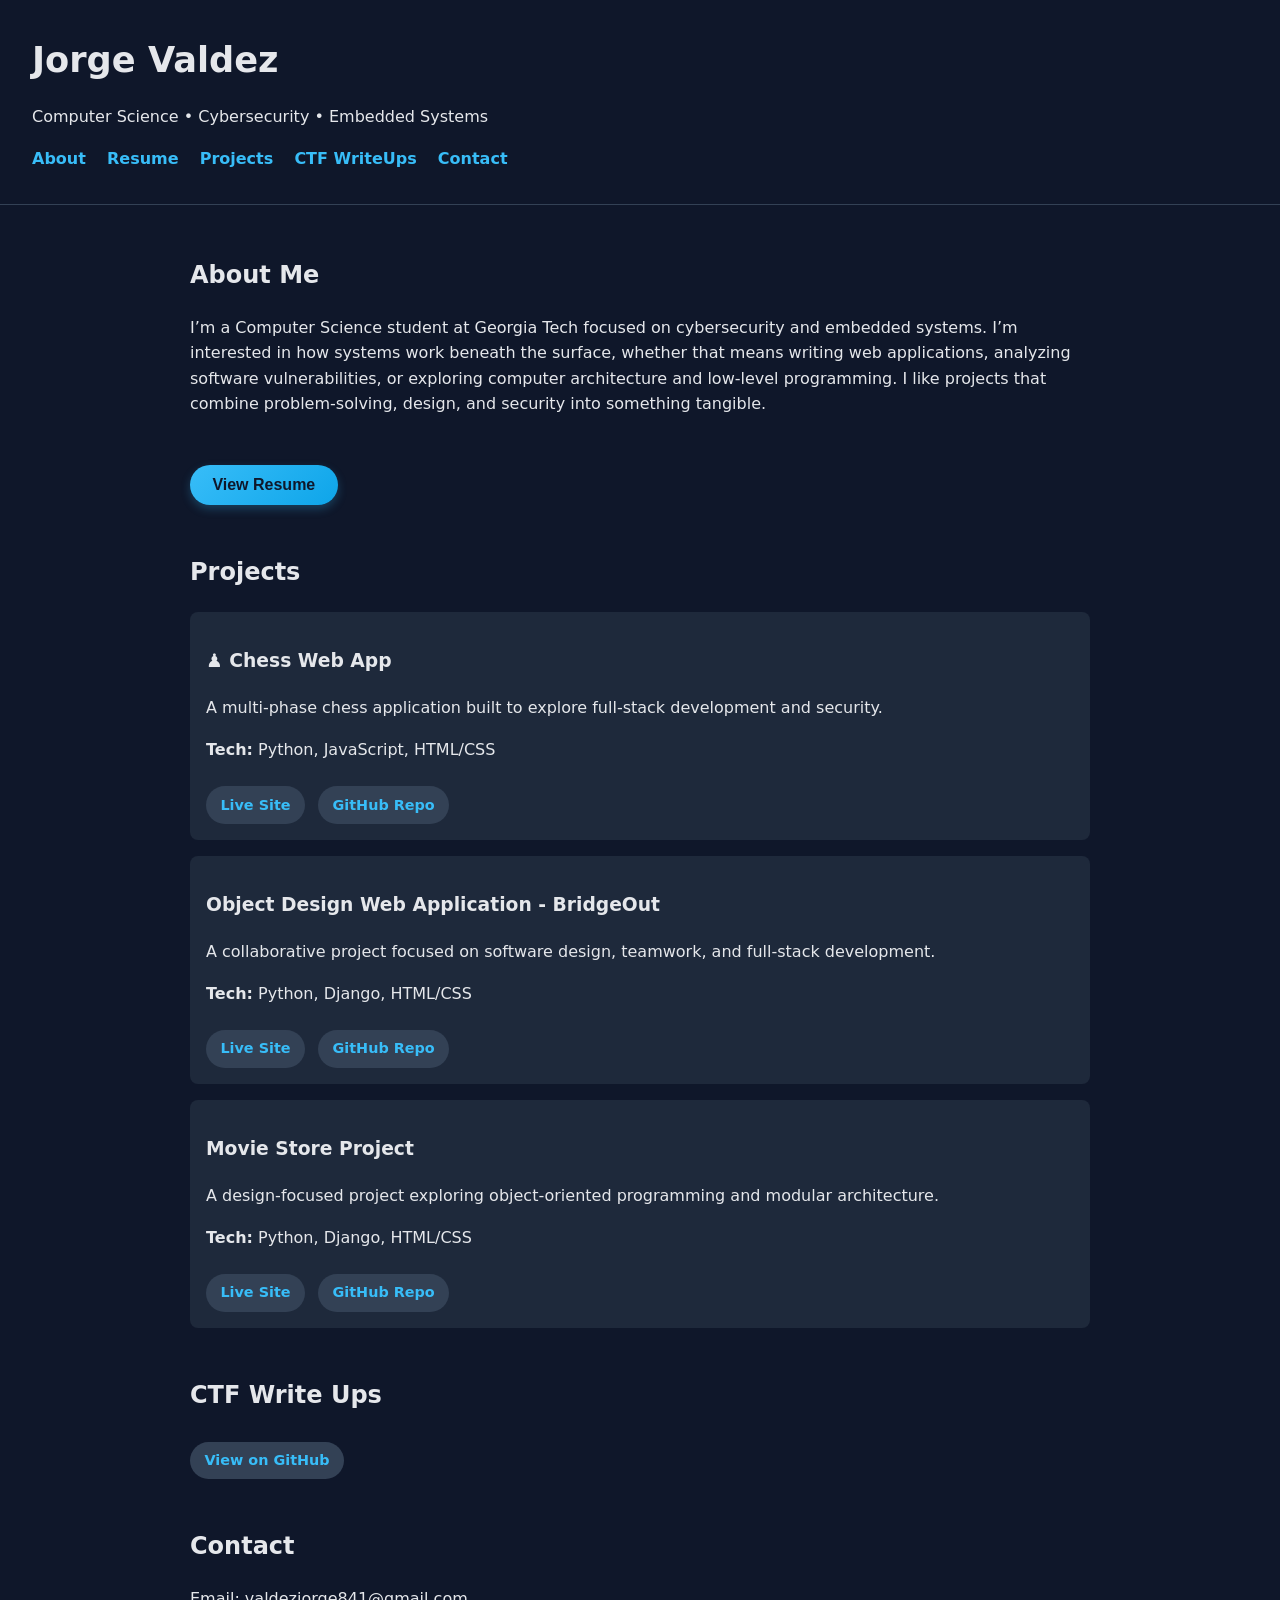
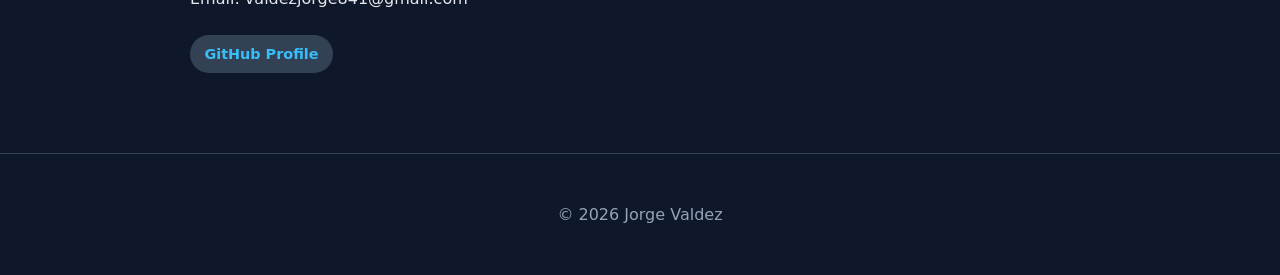
==== index.html @ 55691e29 "removed resume thing" ====
<!DOCTYPE html>
<html lang="en">
<head>
  <meta charset="UTF-8" />
  <meta name="viewport" content="width=device-width, initial-scale=1.0"/>
  <title>Jorge Valdez | Portfolio</title>
  <style>
    body {
      margin: 0;
      font-family: system-ui, -apple-system, BlinkMacSystemFont, sans-serif;
      background-color: #0f172a;
      color: #e5e7eb;
      line-height: 1.6;
    }

    header {
      padding: 2rem;
      border-bottom: 1px solid #334155;
    }

    h1 {
      margin: 0;
      font-size: 2.2rem;
    }

    nav a {
      margin-right: 1rem;
      color: #38bdf8;
      text-decoration: none;
      font-weight: 600;
    }

    nav a:hover {
      text-decoration: underline;
    }

    main {
      max-width: 900px;
      margin: auto;
      padding: 2rem;
    }

    section {
      margin-bottom: 3rem;
    }

    .project {
      background: #1e293b;
      padding: 1rem;
      border-radius: 8px;
      margin-bottom: 1rem;
    }

    img.resume {
      max-width: 100%;
      border-radius: 8px;
      border: 1px solid #334155;
      margin-top: 1rem;
    }

    footer {
      text-align: center;
      padding: 2rem;
      border-top: 1px solid #334155;
      color: #94a3b8;
    }

    /* Button style for ALL links */
    .link-button {
      display: inline-block;
      margin-top: 0.5rem;
      margin-right: 0.5rem;
      padding: 0.45rem 0.9rem;
      border-radius: 999px;
      background: #334155;
      color: #38bdf8;
      text-decoration: none;
      font-size: 0.9rem;
      font-weight: 600;
      transition: background 0.15s ease, transform 0.15s ease;
    }

    .link-button:hover {
      background: #475569;
      transform: translateY(-1px);
    }

    /* Resume button */
    .resume-button {
      background: linear-gradient(135deg, #38bdf8, #0ea5e9);
      color: #0f172a;
      border: none;
      padding: 0.7rem 1.4rem;
      border-radius: 999px;
      font-size: 1rem;
      font-weight: 600;
      cursor: pointer;
      transition: transform 0.15s ease, box-shadow 0.15s ease;
      box-shadow: 0 4px 10px rgba(56,189,248,0.25);
    }

    .resume-button:hover {
      transform: translateY(-2px);
      box-shadow: 0 6px 14px rgba(56,189,248,0.35);
    }

    .resume-container {
      margin-top: 1rem;
      background: #1e293b;
      padding: 1rem;
      border-radius: 8px;
      border: 1px solid #334155;
      animation: fadeIn 0.3s ease-in-out;
    }

    @keyframes fadeIn {
      from { opacity: 0; transform: translateY(6px); }
      to { opacity: 1; transform: translateY(0); }
    }
  </style>
</head>

<body>

<header>
  <h1>Jorge Valdez</h1>
  <p>Computer Science • Cybersecurity • Embedded Systems</p>
  <nav>
    <a href="#about">About</a>
    <a href="#resume">Resume</a>
    <a href="#projects">Projects</a>
    <a href="#ctfWriteUps">CTF WriteUps</a>
    <a href="#contact">Contact</a>
  </nav>
</header>

<main>

<section id="about">
  <h2>About Me</h2>
  <p>
    I’m a Computer Science student at Georgia Tech focused on cybersecurity and embedded systems.
    I’m interested in how systems work beneath the surface, whether that means writing web applications,
    analyzing software vulnerabilities, or exploring computer architecture and low-level programming.
    I like projects that combine problem-solving, design, and security into something tangible.
  </p>
</section>

<section id="resume">

  <button class="resume-button" onclick="toggleResume()">View Resume</button>

  <div id="resumeContainer" class="resume-container" style="display:none;">
    <img src="resume.png" alt="Jorge Valdez Resume" class="resume">
    <p>
      <a href="resume.png" download class="link-button">Download Resume</a>
    </p>
  </div>
</section>

<script>
  function toggleResume() {
    const r = document.getElementById("resumeContainer");
    const btn = document.querySelector(".resume-button");

    if (r.style.display === "none") {
      r.style.display = "block";
      btn.textContent = "Hide Resume";
    } else {
      r.style.display = "none";
      btn.textContent = "View Resume";
    }
  }
</script>

<section id="projects">
  <h2>Projects</h2>

  <div class="project">
    <h3>♟ Chess Web App</h3>
    <p>A multi-phase chess application built to explore full-stack development and security.</p>
    <p><strong>Tech:</strong> Python, JavaScript, HTML/CSS</p>
    <a href="https://jorgevaldezzz.github.io/chess-project/" target="_blank" class="link-button">Live Site</a>
    <a href="https://github.com/jorgevaldezzz/chess-project" target="_blank" class="link-button">GitHub Repo</a>
  </div>

  <div class="project">
    <h3>Object Design Web Application - BridgeOut</h3>
    <p>A collaborative project focused on software design, teamwork, and full-stack development.</p>
    <p><strong>Tech:</strong> Python, Django, HTML/CSS</p>
    <a href="https://abdillahvanorden.pythonanywhere.com" target="_blank" class="link-button">Live Site</a>
    <a href="https://github.com/Books4life01/CS2340-Group3-Project2" target="_blank" class="link-button">GitHub Repo</a>
  </div>

  <div class="project">
    <h3>Movie Store Project</h3>
    <p>A design-focused project exploring object-oriented programming and modular architecture.</p>
    <p><strong>Tech:</strong> Python, Django, HTML/CSS</p>
    <a href="https://jorgevaldez.pythonanywhere.com" target="_blank" class="link-button">Live Site</a>
    <a href="https://github.com/jorgevaldezzz/ObjectsDesign" target="_blank" class="link-button">GitHub Repo</a>
  </div>
</section>

<section id="ctfWriteUps">
  <h2>CTF Write Ups</h2>
  <a href="https://github.com/jorgevaldezzz/ctf-writeups" target="_blank" class="link-button">View on GitHub</a>
</section>

<section id="contact">
  <h2>Contact</h2>
  <p>Email: valdezjorge841@gmail.com</p>
  <p>
    <a href="https://github.com/jorgevaldezzz" target="_blank" class="link-button">GitHub Profile</a>
  </p>
</section>

</main>

<footer>
  <p>© 2026 Jorge Valdez</p>
</footer>

</body>
</html>
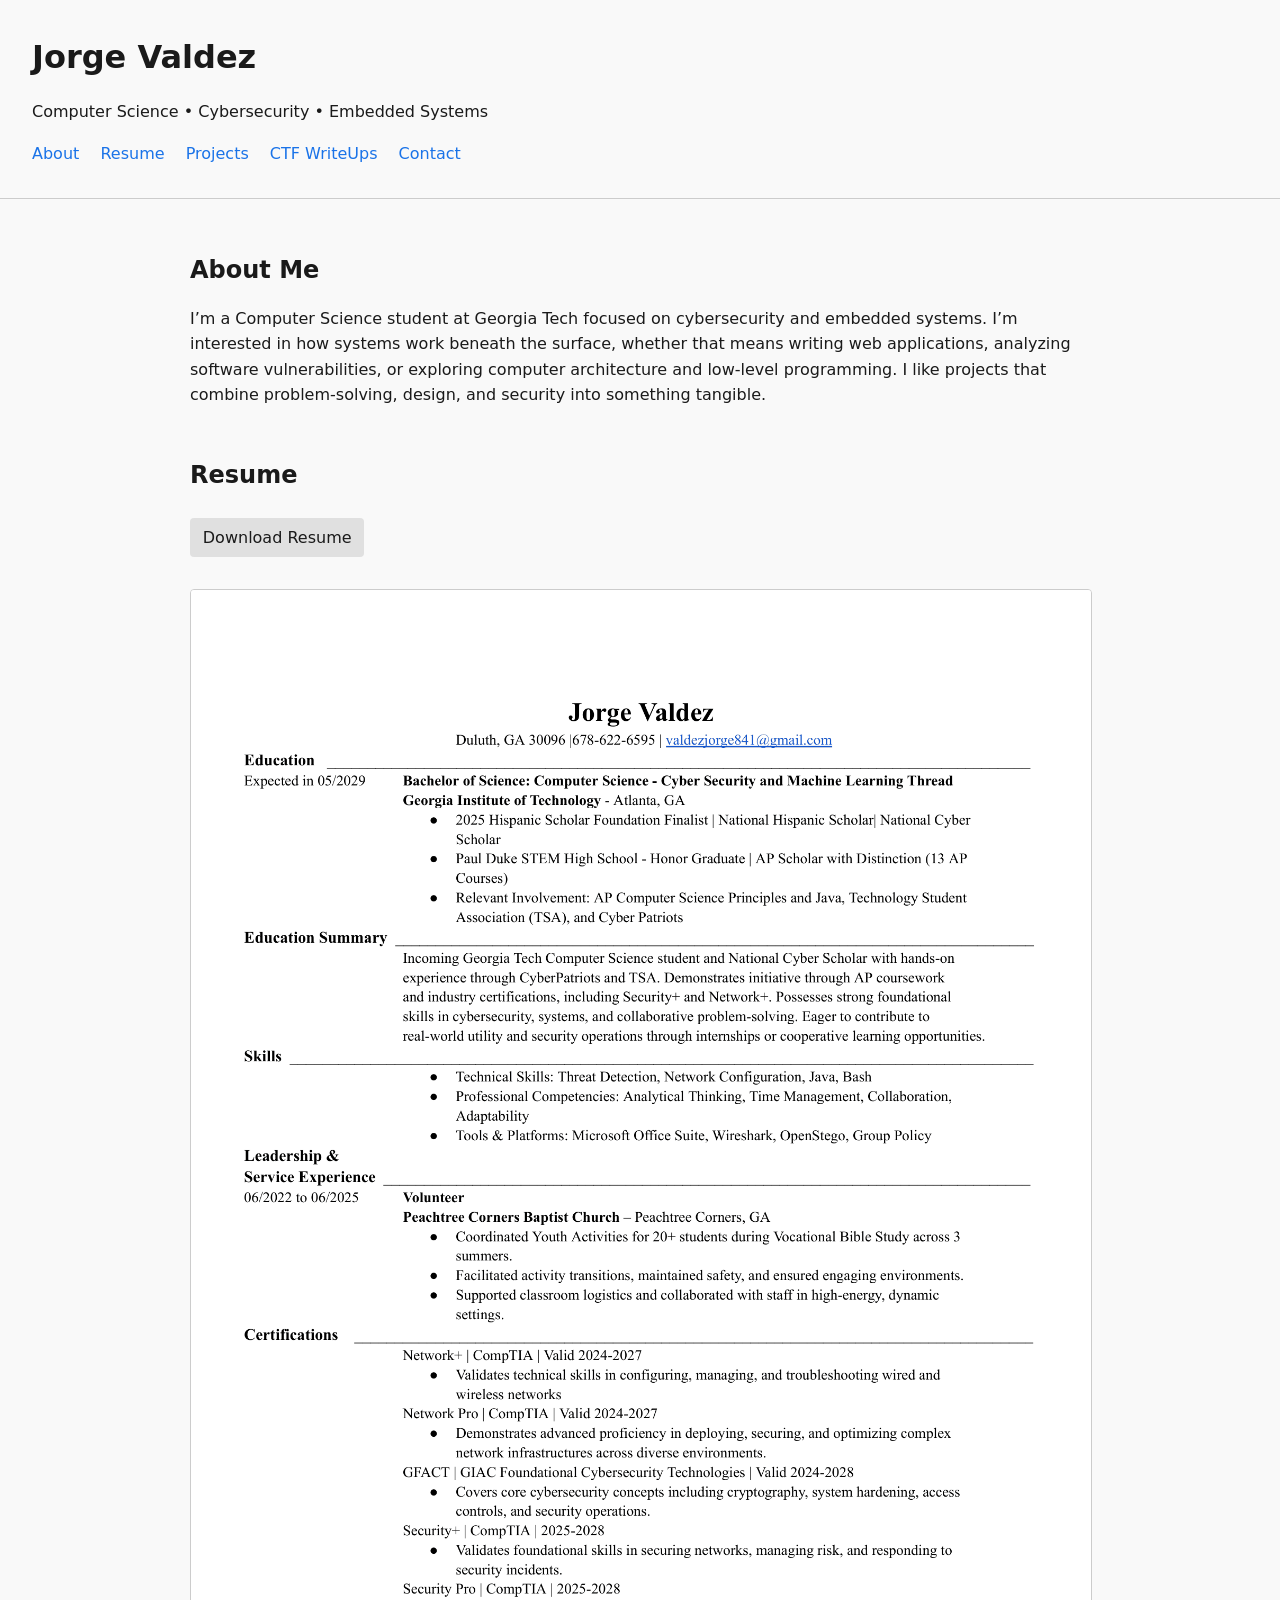
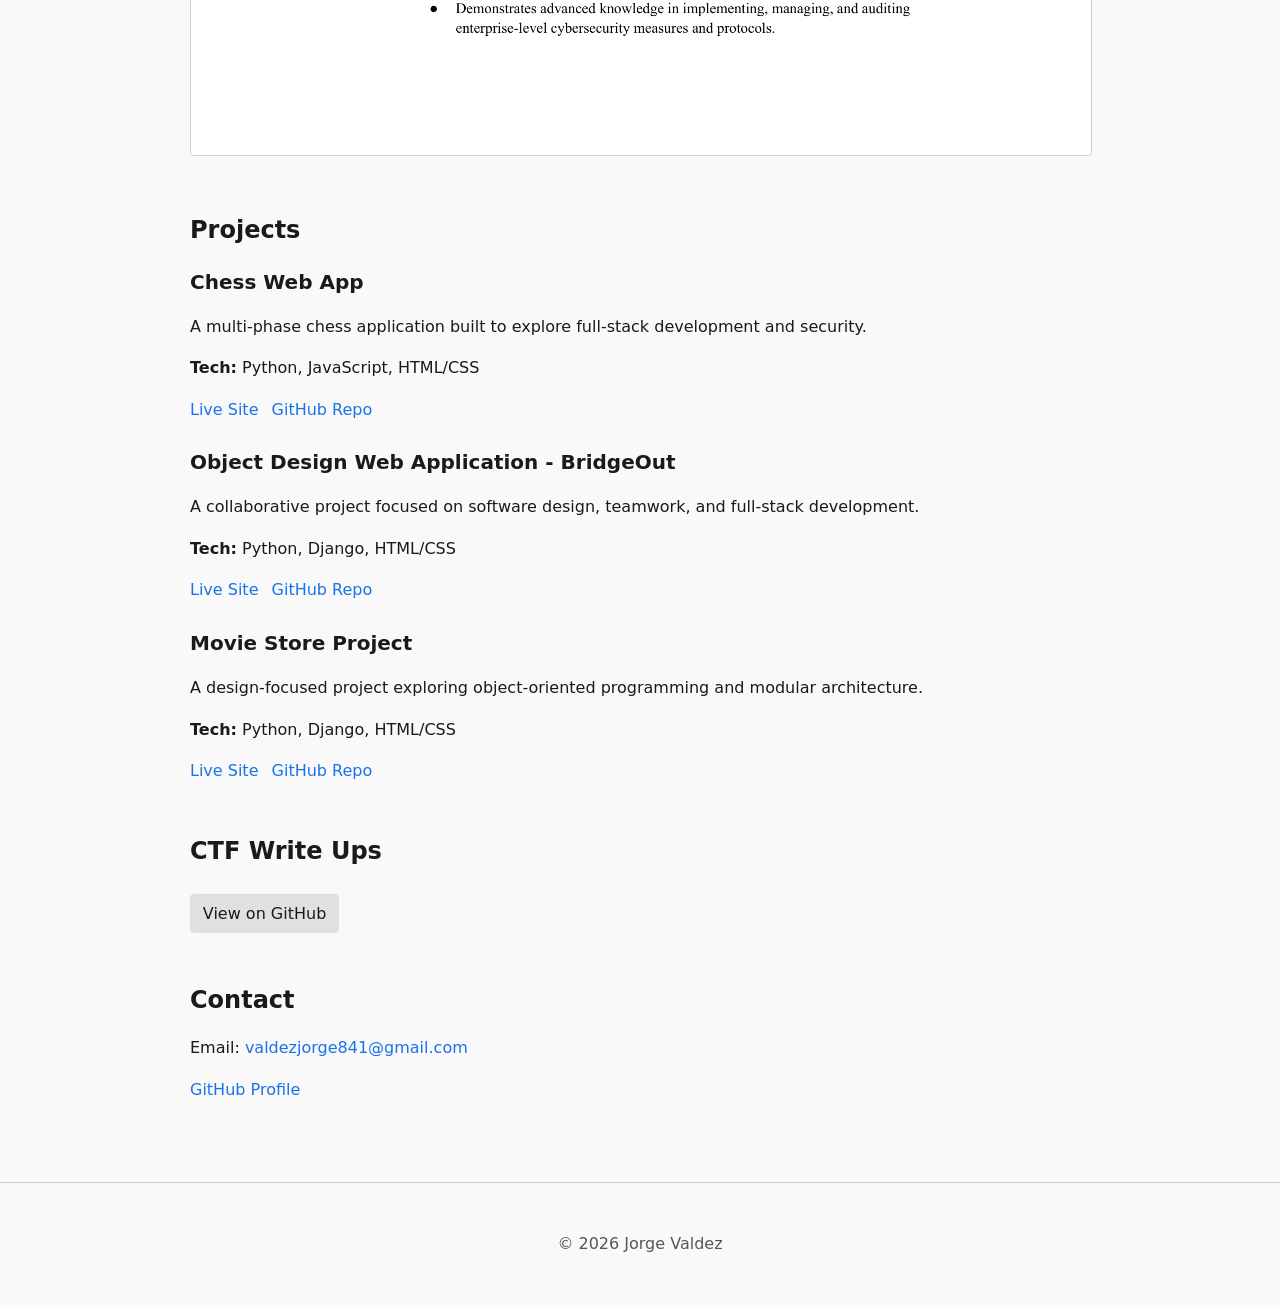
==== commit 8eff45a8: "update the vibes" ====
--- a/index.html
+++ b/index.html
@@ -8,26 +8,31 @@
     body {
       margin: 0;
       font-family: system-ui, -apple-system, BlinkMacSystemFont, sans-serif;
-      background-color: #0f172a;
-      color: #e5e7eb;
+      background-color: #f9f9f9;
+      color: #1a1a1a;
       line-height: 1.6;
     }
 
     header {
       padding: 2rem;
-      border-bottom: 1px solid #334155;
+      border-bottom: 1px solid #ccc;
     }
 
     h1 {
       margin: 0;
-      font-size: 2.2rem;
+      font-size: 2rem;
+    }
+
+    h2 {
+      font-size: 1.5rem;
+      margin-bottom: 1rem;
     }
 
     nav a {
       margin-right: 1rem;
-      color: #38bdf8;
+      color: #1a73e8;
       text-decoration: none;
-      font-weight: 600;
+      font-weight: 500;
     }
 
     nav a:hover {
@@ -45,77 +50,61 @@
     }
 
     .project {
-      background: #1e293b;
-      padding: 1rem;
-      border-radius: 8px;
-      margin-bottom: 1rem;
+      margin-bottom: 1.5rem;
     }
 
-    img.resume {
+    .project h3 {
+      margin: 0 0 0.5rem 0;
+      font-size: 1.25rem;
+    }
+
+    .project a {
+      color: #1a73e8;
+      text-decoration: none;
+      margin-right: 0.5rem;
+    }
+
+    .project a:hover {
+      text-decoration: underline;
+    }
+
+    #resume img {
       max-width: 100%;
-      border-radius: 8px;
-      border: 1px solid #334155;
+      border: 1px solid #ccc;
+      border-radius: 4px;
       margin-top: 1rem;
+    }
+
+    .link-button {
+      display: inline-block;
+      padding: 0.4rem 0.8rem;
+      background: #e0e0e0;
+      color: #1a1a1a;
+      text-decoration: none;
+      font-weight: 500;
+      border-radius: 4px;
+      margin-top: 0.5rem;
+      margin-right: 0.5rem;
+    }
+
+    .link-button:hover {
+      background: #d0d0d0;
+    }
+
+    #contact a {
+      color: #1a73e8;
+      text-decoration: none;
+    }
+
+    #contact a:hover {
+      text-decoration: underline;
     }
 
     footer {
       text-align: center;
       padding: 2rem;
-      border-top: 1px solid #334155;
-      color: #94a3b8;
-    }
-
-    /* Button style for ALL links */
-    .link-button {
-      display: inline-block;
-      margin-top: 0.5rem;
-      margin-right: 0.5rem;
-      padding: 0.45rem 0.9rem;
-      border-radius: 999px;
-      background: #334155;
-      color: #38bdf8;
-      text-decoration: none;
-      font-size: 0.9rem;
-      font-weight: 600;
-      transition: background 0.15s ease, transform 0.15s ease;
-    }
-
-    .link-button:hover {
-      background: #475569;
-      transform: translateY(-1px);
-    }
-
-    /* Resume button */
-    .resume-button {
-      background: linear-gradient(135deg, #38bdf8, #0ea5e9);
-      color: #0f172a;
-      border: none;
-      padding: 0.7rem 1.4rem;
-      border-radius: 999px;
-      font-size: 1rem;
-      font-weight: 600;
-      cursor: pointer;
-      transition: transform 0.15s ease, box-shadow 0.15s ease;
-      box-shadow: 0 4px 10px rgba(56,189,248,0.25);
-    }
-
-    .resume-button:hover {
-      transform: translateY(-2px);
-      box-shadow: 0 6px 14px rgba(56,189,248,0.35);
-    }
-
-    .resume-container {
-      margin-top: 1rem;
-      background: #1e293b;
-      padding: 1rem;
-      border-radius: 8px;
-      border: 1px solid #334155;
-      animation: fadeIn 0.3s ease-in-out;
-    }
-
-    @keyframes fadeIn {
-      from { opacity: 0; transform: translateY(6px); }
-      to { opacity: 1; transform: translateY(0); }
+      border-top: 1px solid #ccc;
+      color: #555;
     }
   </style>
 </head>
@@ -136,83 +125,64 @@
 
 <main>
 
-<section id="about">
-  <h2>About Me</h2>
-  <p>
-    I’m a Computer Science student at Georgia Tech focused on cybersecurity and embedded systems.
-    I’m interested in how systems work beneath the surface, whether that means writing web applications,
-    analyzing software vulnerabilities, or exploring computer architecture and low-level programming.
-    I like projects that combine problem-solving, design, and security into something tangible.
-  </p>
-</section>
+  <section id="about">
+    <h2>About Me</h2>
+    <p>
+      I’m a Computer Science student at Georgia Tech focused on cybersecurity and embedded systems.
+      I’m interested in how systems work beneath the surface, whether that means writing web applications,
+      analyzing software vulnerabilities, or exploring computer architecture and low-level programming.
+      I like projects that combine problem-solving, design, and security into something tangible.
+    </p>
+  </section>
 
-<section id="resume">
-
-  <button class="resume-button" onclick="toggleResume()">View Resume</button>
-
-  <div id="resumeContainer" class="resume-container" style="display:none;">
-    <img src="resume.png" alt="Jorge Valdez Resume" class="resume">
+  <section id="resume">
+    <h2>Resume</h2>
     <p>
       <a href="resume.png" download class="link-button">Download Resume</a>
     </p>
-  </div>
-</section>
+    <img src="resume.png" alt="Jorge Valdez Resume">
+  </section>
 
-<script>
-  function toggleResume() {
-    const r = document.getElementById("resumeContainer");
-    const btn = document.querySelector(".resume-button");
+  <section id="projects">
+    <h2>Projects</h2>
 
-    if (r.style.display === "none") {
-      r.style.display = "block";
-      btn.textContent = "Hide Resume";
-    } else {
-      r.style.display = "none";
-      btn.textContent = "View Resume";
-    }
-  }
-</script>
+    <div class="project">
+      <h3>Chess Web App</h3>
+      <p>A multi-phase chess application built to explore full-stack development and security.</p>
+      <p><strong>Tech:</strong> Python, JavaScript, HTML/CSS</p>
+      <a href="https://jorgevaldezzz.github.io/chess-project/" target="_blank">Live Site</a>
+      <a href="https://github.com/jorgevaldezzz/chess-project" target="_blank">GitHub Repo</a>
+    </div>
 
-<section id="projects">
-  <h2>Projects</h2>
+    <div class="project">
+      <h3>Object Design Web Application - BridgeOut</h3>
+      <p>A collaborative project focused on software design, teamwork, and full-stack development.</p>
+      <p><strong>Tech:</strong> Python, Django, HTML/CSS</p>
+      <a href="https://abdillahvanorden.pythonanywhere.com" target="_blank">Live Site</a>
+      <a href="https://github.com/Books4life01/CS2340-Group3-Project2" target="_blank">GitHub Repo</a>
+    </div>
 
-  <div class="project">
-    <h3>♟ Chess Web App</h3>
-    <p>A multi-phase chess application built to explore full-stack development and security.</p>
-    <p><strong>Tech:</strong> Python, JavaScript, HTML/CSS</p>
-    <a href="https://jorgevaldezzz.github.io/chess-project/" target="_blank" class="link-button">Live Site</a>
-    <a href="https://github.com/jorgevaldezzz/chess-project" target="_blank" class="link-button">GitHub Repo</a>
-  </div>
+    <div class="project">
+      <h3>Movie Store Project</h3>
+      <p>A design-focused project exploring object-oriented programming and modular architecture.</p>
+      <p><strong>Tech:</strong> Python, Django, HTML/CSS</p>
+      <a href="https://jorgevaldez.pythonanywhere.com" target="_blank">Live Site</a>
+      <a href="https://github.com/jorgevaldezzz/Movie-Store" target="_blank">GitHub Repo</a>
+    </div>
+  </section>
 
-  <div class="project">
-    <h3>Object Design Web Application - BridgeOut</h3>
-    <p>A collaborative project focused on software design, teamwork, and full-stack development.</p>
-    <p><strong>Tech:</strong> Python, Django, HTML/CSS</p>
-    <a href="https://abdillahvanorden.pythonanywhere.com" target="_blank" class="link-button">Live Site</a>
-    <a href="https://github.com/Books4life01/CS2340-Group3-Project2" target="_blank" class="link-button">GitHub Repo</a>
-  </div>
+  <section id="ctfWriteUps">
+    <h2>CTF Write Ups</h2>
+    <a href="https://github.com/jorgevaldezzz/ctf-writeups" target="_blank" class="link-button">View on GitHub</a>
+  </section>
 
-  <div class="project">
-    <h3>Movie Store Project</h3>
-    <p>A design-focused project exploring object-oriented programming and modular architecture.</p>
-    <p><strong>Tech:</strong> Python, Django, HTML/CSS</p>
-    <a href="https://jorgevaldez.pythonanywhere.com" target="_blank" class="link-button">Live Site</a>
-    <a href="https://github.com/jorgevaldezzz/ObjectsDesign" target="_blank" class="link-button">GitHub Repo</a>
-  </div>
-</section>
-
-<section id="ctfWriteUps">
-  <h2>CTF Write Ups</h2>
-  <a href="https://github.com/jorgevaldezzz/ctf-writeups" target="_blank" class="link-button">View on GitHub</a>
-</section>
-
-<section id="contact">
-  <h2>Contact</h2>
-  <p>Email: valdezjorge841@gmail.com</p>
-  <p>
-    <a href="https://github.com/jorgevaldezzz" target="_blank" class="link-button">GitHub Profile</a>
-  </p>
-</section>
+  <section id="contact">
+    <h2>Contact</h2>
+    <p>Email: <a href="mailto:valdezjorge841@gmail.com">valdezjorge841@gmail.com</a></p>
+    <p>
+      <a href="https://github.com/jorgevaldezzz" target="_blank">GitHub Profile</a>
+    </p>
+  </section>
 
 </main>
 
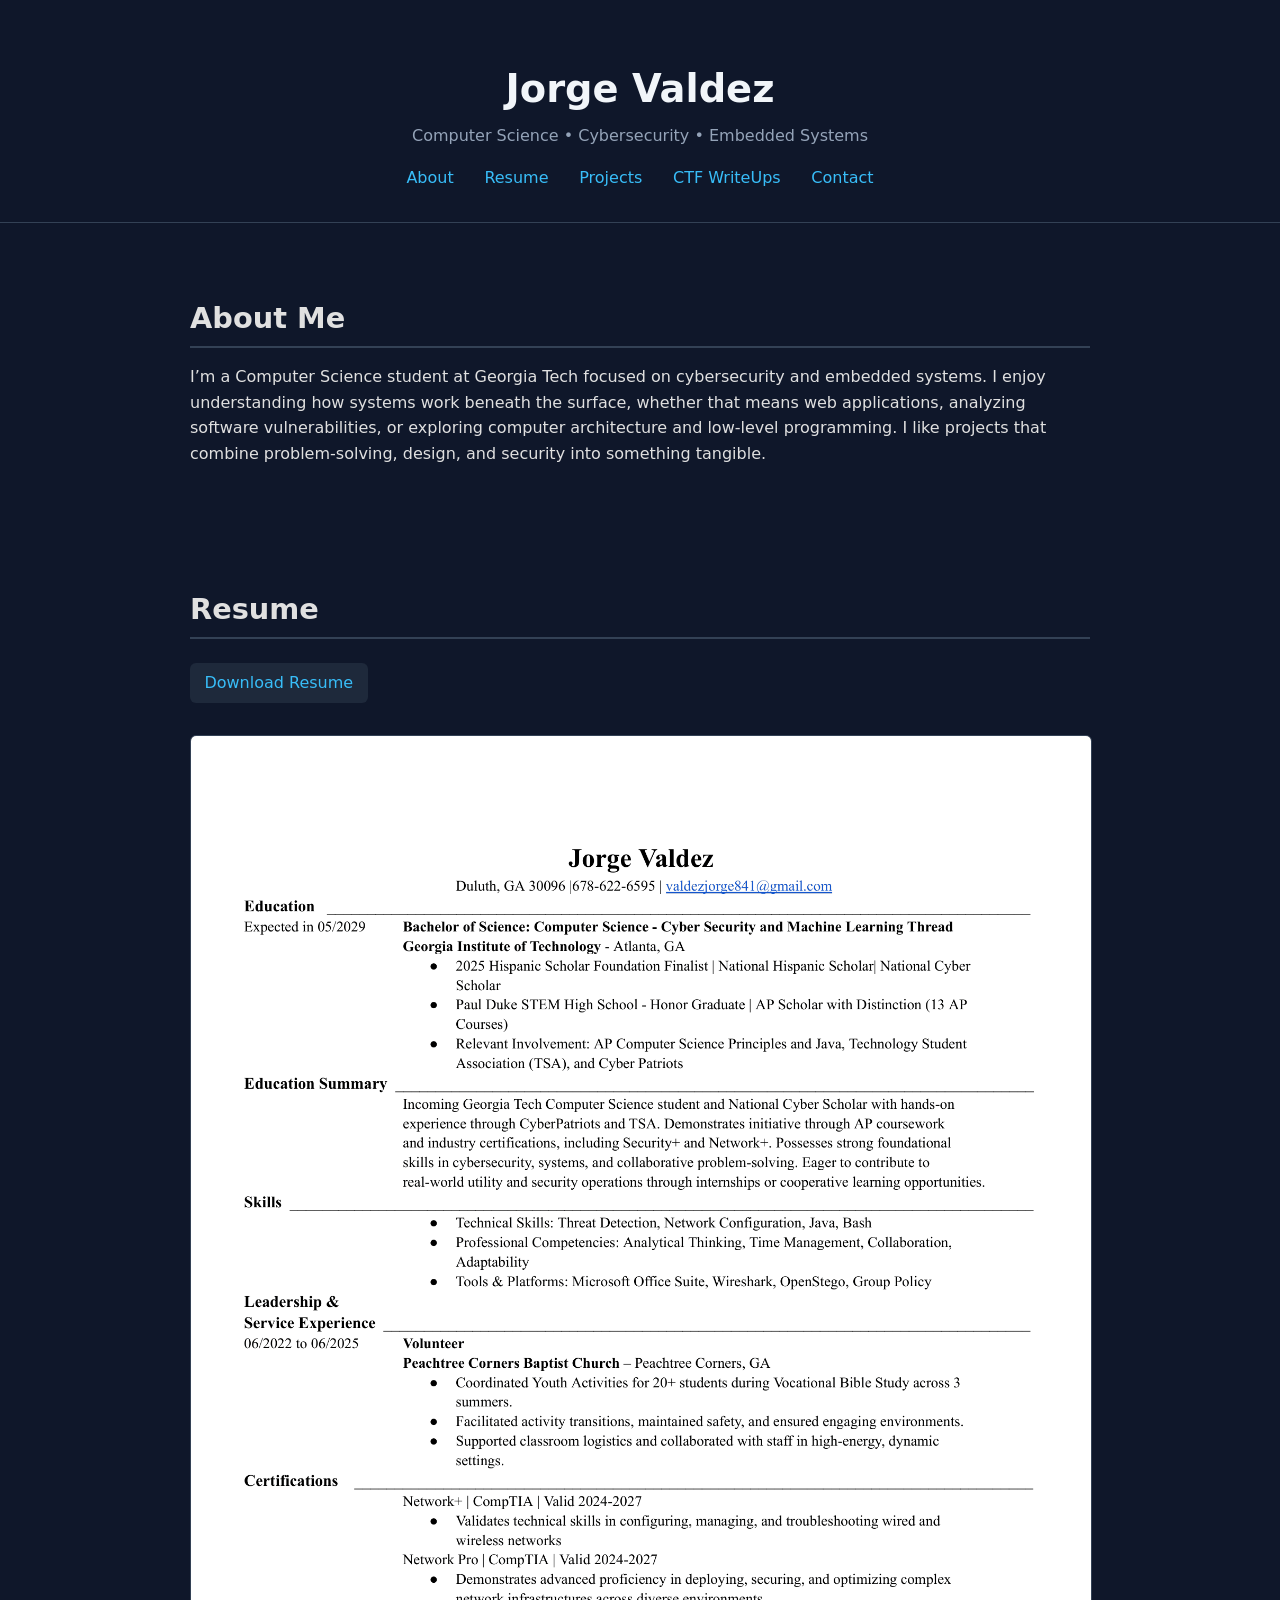
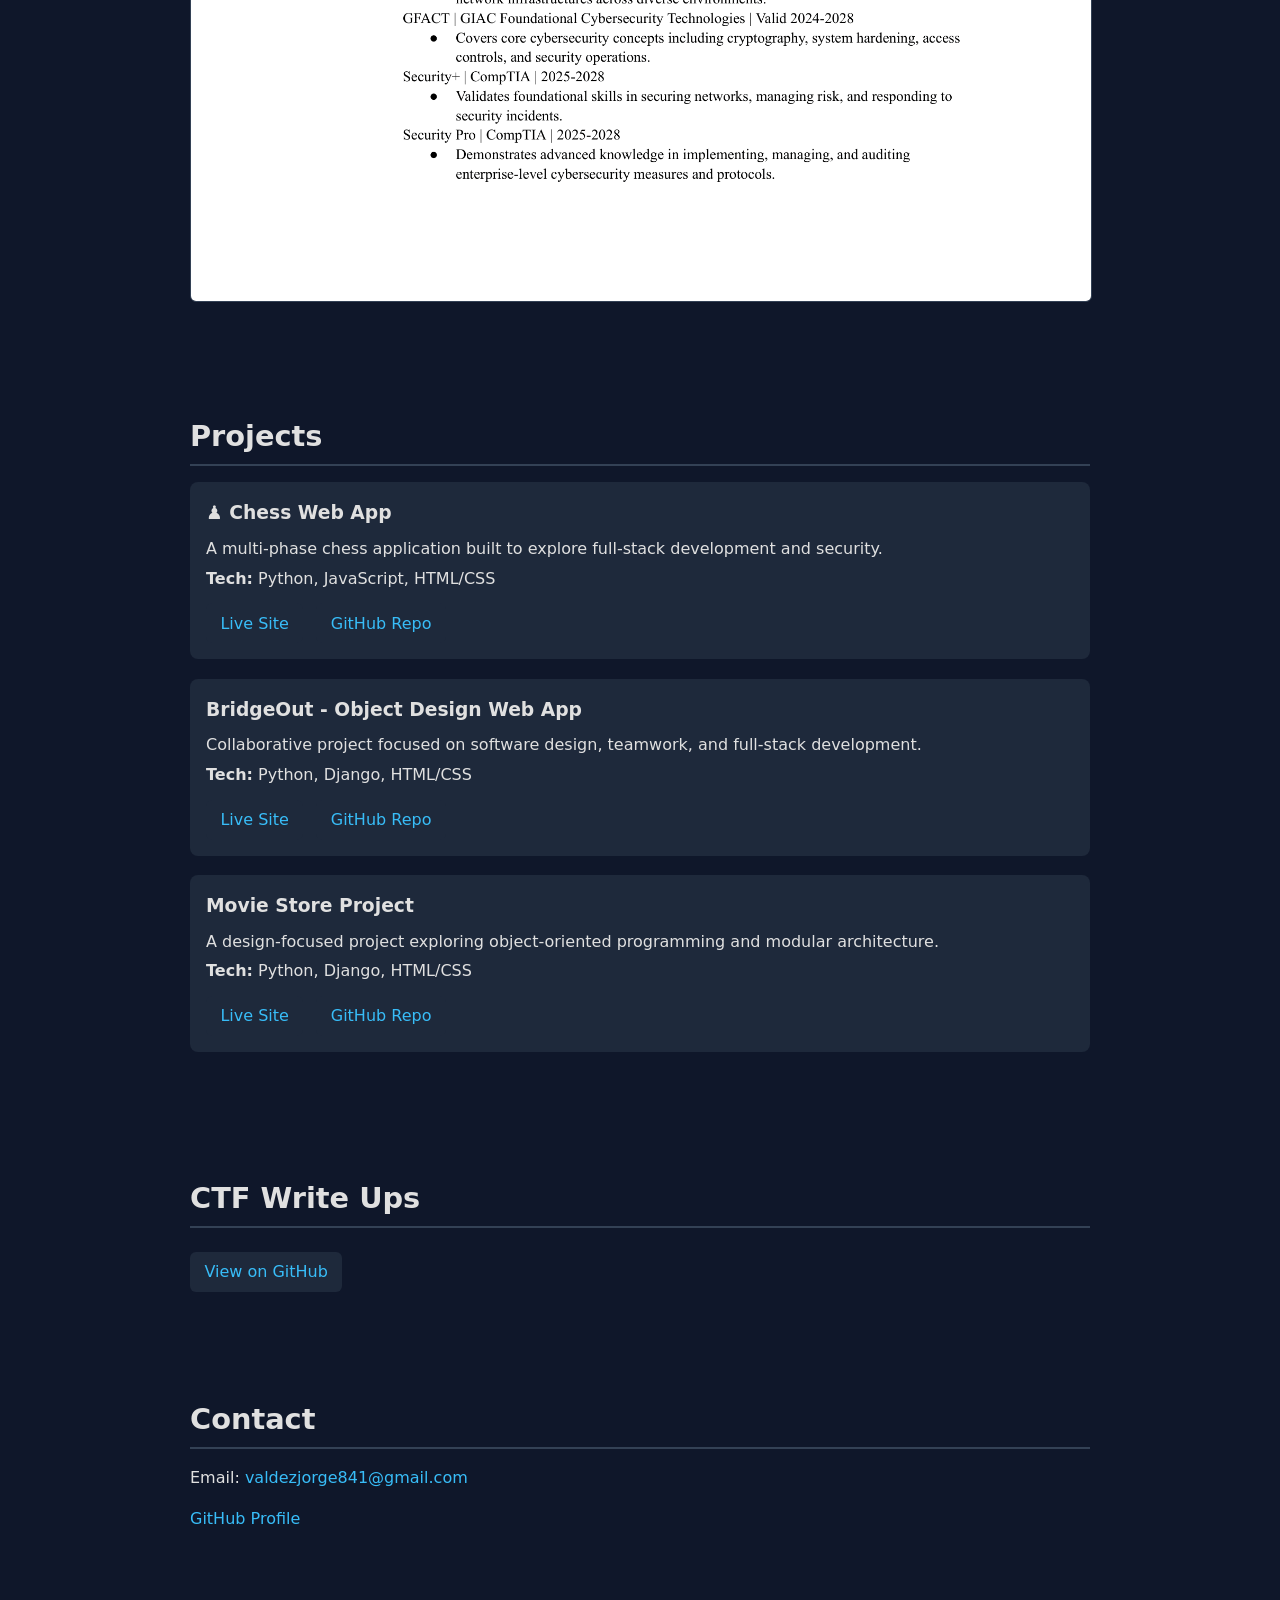
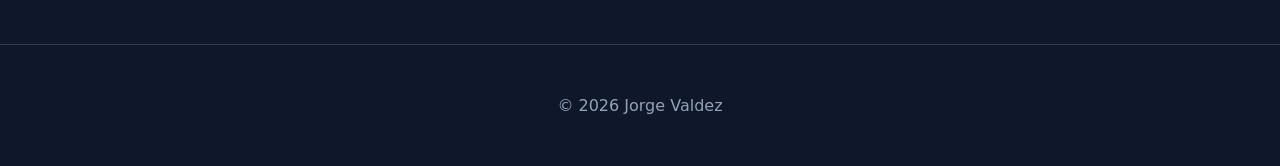
==== commit 53317e18: "Update index.html" ====
--- a/index.html
+++ b/index.html
@@ -1,114 +1,81 @@
 <!DOCTYPE html>
 <html lang="en">
 <head>
-  <meta charset="UTF-8" />
-  <meta name="viewport" content="width=device-width, initial-scale=1.0"/>
-  <title>Jorge Valdez | Portfolio</title>
-  <style>
-    body {
-      margin: 0;
-      font-family: system-ui, -apple-system, BlinkMacSystemFont, sans-serif;
-      background-color: #f9f9f9;
-      color: #1a1a1a;
-      line-height: 1.6;
-    }
+<meta charset="UTF-8">
+<meta name="viewport" content="width=device-width, initial-scale=1.0">
+<title>Jorge Valdez | Portfolio</title>
+<style>
+  body {
+    margin: 0;
+    font-family: "Inter", system-ui, -apple-system, sans-serif;
+    background-color: #0f172a;
+    color: #e0e0e0;
+    line-height: 1.6;
+  }
 
-    header {
-      padding: 2rem;
-      border-bottom: 1px solid #ccc;
-    }
+  a { color: #38bdf8; text-decoration: none; }
+  a:hover { text-decoration: underline; }
 
-    h1 {
-      margin: 0;
-      font-size: 2rem;
-    }
+  main { max-width: 900px; margin: auto; padding: 2rem; }
 
-    h2 {
-      font-size: 1.5rem;
-      margin-bottom: 1rem;
-    }
+  header {
+    padding: 2rem;
+    border-bottom: 1px solid #334155;
+    text-align: center;
+  }
 
-    nav a {
-      margin-right: 1rem;
-      color: #1a73e8;
-      text-decoration: none;
-      font-weight: 500;
-    }
+  header h1 { font-size: 2.4rem; margin-bottom: 0.25rem; color: #f1f5f9; }
+  header p { margin-top:0; color: #94a3b8; }
 
-    nav a:hover {
-      text-decoration: underline;
-    }
+  nav { margin-top: 1rem; }
+  nav a { margin: 0 0.8rem; font-weight: 500; }
 
-    main {
-      max-width: 900px;
-      margin: auto;
-      padding: 2rem;
-    }
+  section { margin-bottom: 3rem; padding: 1rem 0; }
 
-    section {
-      margin-bottom: 3rem;
-    }
+  h2 {
+    font-size: 1.8rem;
+    margin-bottom: 1rem;
+    border-bottom: 2px solid #334155;
+    padding-bottom: 0.3rem;
+  }
 
-    .project {
-      margin-bottom: 1.5rem;
-    }
+  #resume img { max-width: 100%; border-radius: 6px; border: 1px solid #334155; margin-top: 1rem; }
 
-    .project h3 {
-      margin: 0 0 0.5rem 0;
-      font-size: 1.25rem;
-    }
+  .link-button {
+    display: inline-block;
+    padding: 0.45rem 0.9rem;
+    margin: 0.5rem 0.5rem 0 0;
+    border-radius: 6px;
+    background: #1e293b;
+    color: #38bdf8;
+    font-weight: 500;
+    transition: background 0.15s ease, transform 0.15s ease;
+  }
+  .link-button:hover {
+    background: #334155;
+    transform: translateY(-1px);
+  }
 
-    .project a {
-      color: #1a73e8;
-      text-decoration: none;
-      margin-right: 0.5rem;
-    }
+  .project {
+    background: #1e293b;
+    padding: 1rem;
+    border-radius: 8px;
+    margin-bottom: 1.2rem;
+  }
+  .project h3 { margin: 0 0 0.5rem 0; }
+  .project p { margin: 0.25rem 0; }
 
-    .project a:hover {
-      text-decoration: underline;
-    }
+  #contact a { font-weight: 500; }
 
-    #resume img {
-      max-width: 100%;
-      border: 1px solid #ccc;
-      border-radius: 4px;
-      margin-top: 1rem;
-    }
+  footer {
+    text-align: center;
+    padding: 2rem;
+    border-top: 1px solid #334155;
+    color: #94a3b8;
+  }
 
-    .link-button {
-      display: inline-block;
-      padding: 0.4rem 0.8rem;
-      background: #e0e0e0;
-      color: #1a1a1a;
-      text-decoration: none;
-      font-weight: 500;
-      border-radius: 4px;
-      margin-top: 0.5rem;
-      margin-right: 0.5rem;
-    }
-
-    .link-button:hover {
-      background: #d0d0d0;
-    }
-
-    #contact a {
-      color: #1a73e8;
-      text-decoration: none;
-    }
-
-    #contact a:hover {
-      text-decoration: underline;
-    }
-
-    footer {
-      text-align: center;
-      padding: 2rem;
-      border-top: 1px solid #ccc;
-      color: #555;
-    }
-  </style>
+</style>
 </head>
-
 <body>
 
 <header>
@@ -124,22 +91,14 @@
 </header>
 
 <main>
-
   <section id="about">
     <h2>About Me</h2>
-    <p>
-      I’m a Computer Science student at Georgia Tech focused on cybersecurity and embedded systems.
-      I’m interested in how systems work beneath the surface, whether that means writing web applications,
-      analyzing software vulnerabilities, or exploring computer architecture and low-level programming.
-      I like projects that combine problem-solving, design, and security into something tangible.
-    </p>
+    <p>I’m a Computer Science student at Georgia Tech focused on cybersecurity and embedded systems. I enjoy understanding how systems work beneath the surface, whether that means web applications, analyzing software vulnerabilities, or exploring computer architecture and low-level programming. I like projects that combine problem-solving, design, and security into something tangible.</p>
   </section>
 
   <section id="resume">
     <h2>Resume</h2>
-    <p>
-      <a href="resume.png" download class="link-button">Download Resume</a>
-    </p>
+    <p><a href="resume.png" download class="link-button">Download Resume</a></p>
     <img src="resume.png" alt="Jorge Valdez Resume">
   </section>
 
@@ -147,27 +106,27 @@
     <h2>Projects</h2>
 
     <div class="project">
-      <h3>Chess Web App</h3>
+      <h3>♟ Chess Web App</h3>
       <p>A multi-phase chess application built to explore full-stack development and security.</p>
       <p><strong>Tech:</strong> Python, JavaScript, HTML/CSS</p>
-      <a href="https://jorgevaldezzz.github.io/chess-project/" target="_blank">Live Site</a>
-      <a href="https://github.com/jorgevaldezzz/chess-project" target="_blank">GitHub Repo</a>
+      <a href="https://jorgevaldezzz.github.io/chess-project/" target="_blank" class="link-button">Live Site</a>
+      <a href="https://github.com/jorgevaldezzz/chess-project" target="_blank" class="link-button">GitHub Repo</a>
     </div>
 
     <div class="project">
-      <h3>Object Design Web Application - BridgeOut</h3>
-      <p>A collaborative project focused on software design, teamwork, and full-stack development.</p>
+      <h3>BridgeOut - Object Design Web App</h3>
+      <p>Collaborative project focused on software design, teamwork, and full-stack development.</p>
       <p><strong>Tech:</strong> Python, Django, HTML/CSS</p>
-      <a href="https://abdillahvanorden.pythonanywhere.com" target="_blank">Live Site</a>
-      <a href="https://github.com/Books4life01/CS2340-Group3-Project2" target="_blank">GitHub Repo</a>
+      <a href="https://abdillahvanorden.pythonanywhere.com" target="_blank" class="link-button">Live Site</a>
+      <a href="https://github.com/Books4life01/CS2340-Group3-Project2" target="_blank" class="link-button">GitHub Repo</a>
     </div>
 
     <div class="project">
       <h3>Movie Store Project</h3>
       <p>A design-focused project exploring object-oriented programming and modular architecture.</p>
       <p><strong>Tech:</strong> Python, Django, HTML/CSS</p>
-      <a href="https://jorgevaldez.pythonanywhere.com" target="_blank">Live Site</a>
-      <a href="https://github.com/jorgevaldezzz/Movie-Store" target="_blank">GitHub Repo</a>
+      <a href="https://jorgevaldez.pythonanywhere.com" target="_blank" class="link-button">Live Site</a>
+      <a href="https://github.com/jorgevaldezzz/Movie-Store" target="_blank" class="link-button">GitHub Repo</a>
     </div>
   </section>
 
@@ -179,11 +138,8 @@
   <section id="contact">
     <h2>Contact</h2>
     <p>Email: <a href="mailto:valdezjorge841@gmail.com">valdezjorge841@gmail.com</a></p>
-    <p>
-      <a href="https://github.com/jorgevaldezzz" target="_blank">GitHub Profile</a>
-    </p>
+    <p><a href="https://github.com/jorgevaldezzz" target="_blank">GitHub Profile</a></p>
   </section>
-
 </main>
 
 <footer>
@@ -192,3 +148,4 @@
 
 </body>
 </html>
+ 
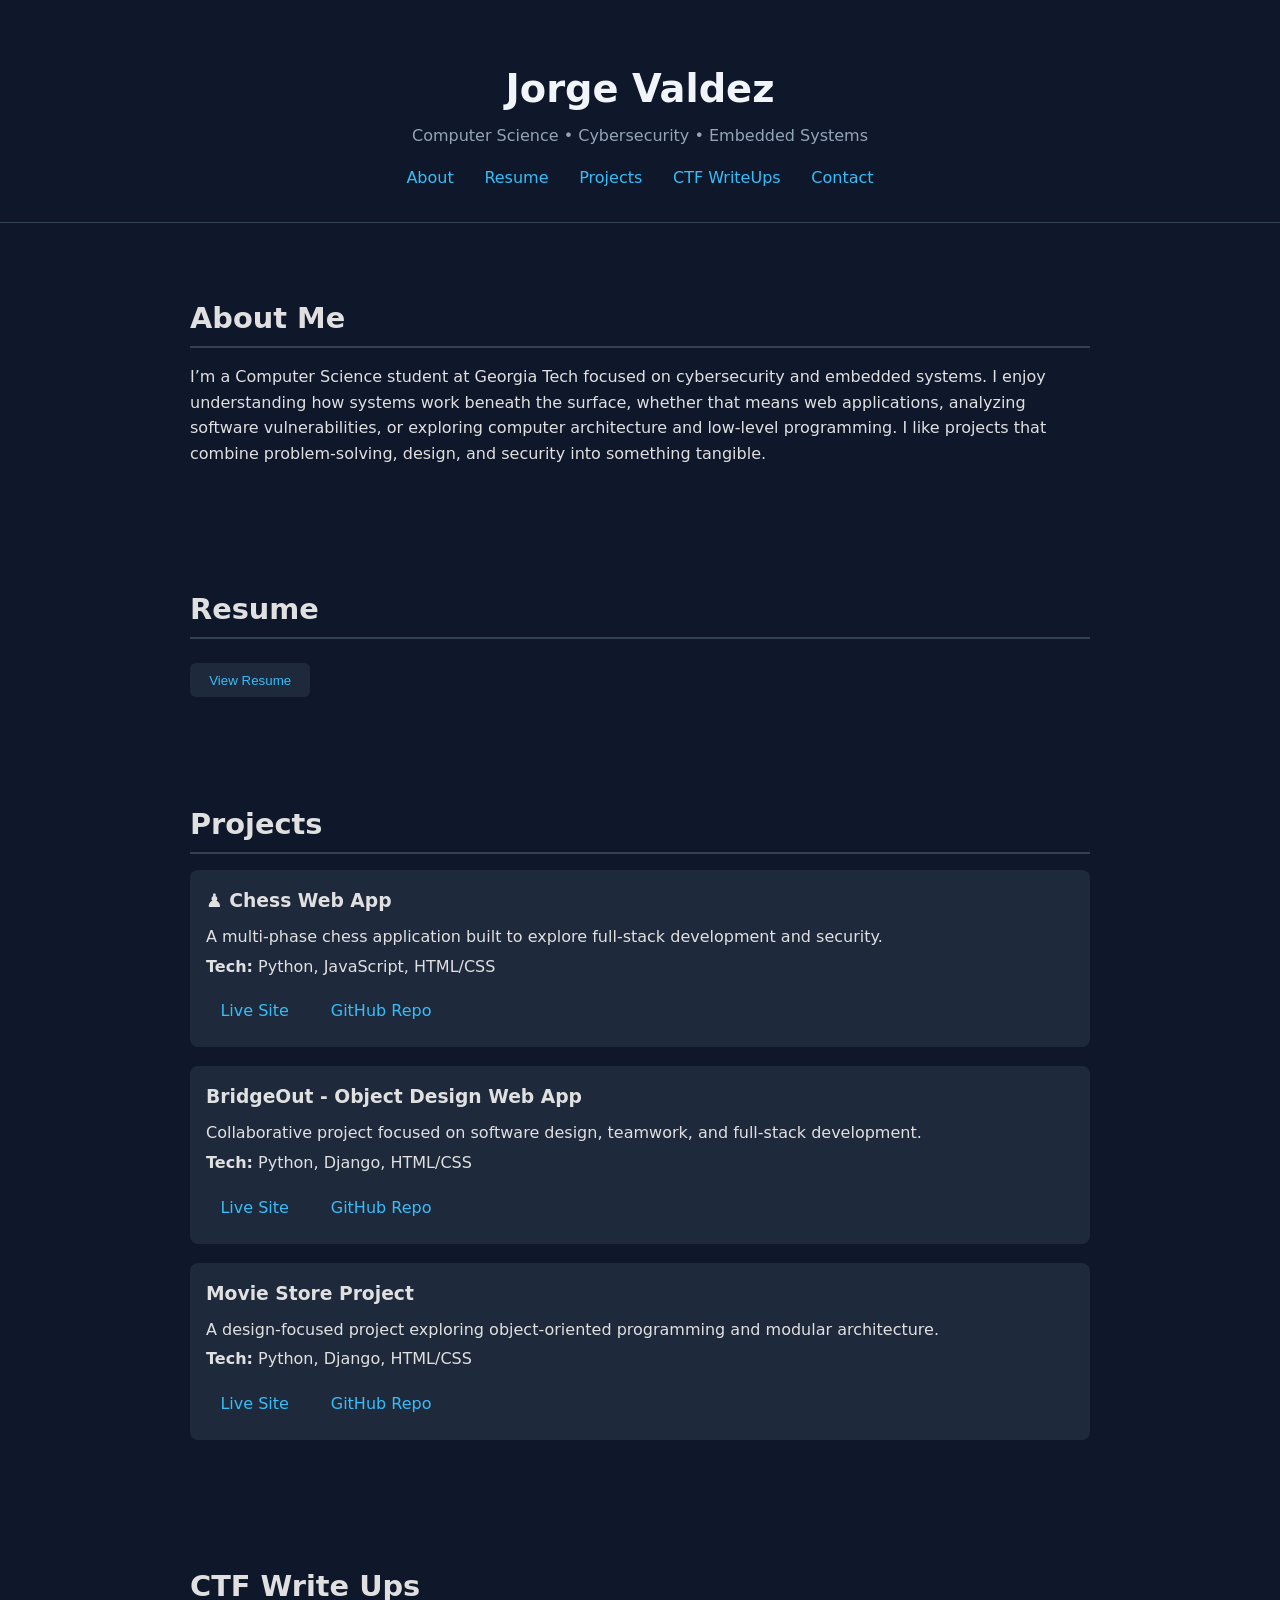
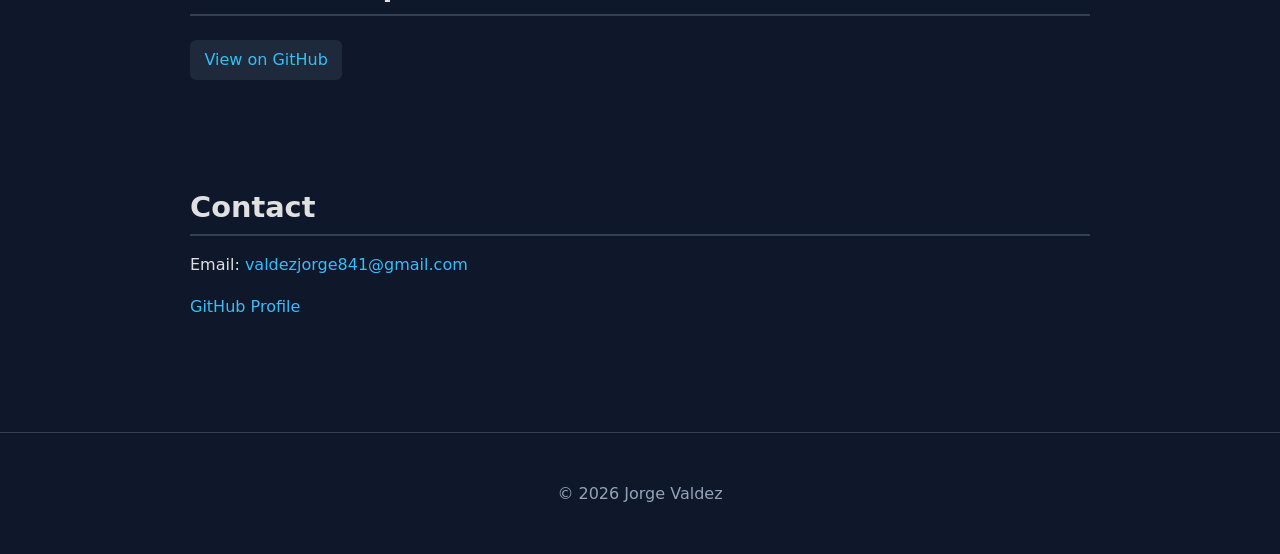
==== commit 8012469b: "Update index.html" ====
--- a/index.html
+++ b/index.html
@@ -39,7 +39,34 @@
     padding-bottom: 0.3rem;
   }
 
-  #resume img { max-width: 100%; border-radius: 6px; border: 1px solid #334155; margin-top: 1rem; }
+  .resume-button {
+    display: inline-block;
+    margin-top: 0.5rem;
+    padding: 0.6rem 1.2rem;
+    border-radius: 6px;
+    background: #1e293b;
+    color: #38bdf8;
+    font-weight: 500;
+    border: none;
+    cursor: pointer;
+    transition: background 0.15s ease, transform 0.15s ease;
+  }
+  .resume-button:hover {
+    background: #334155;
+    transform: translateY(-1px);
+  }
+
+  #resumeContainer {
+    margin-top: 1rem;
+    display: none;
+  }
+
+  #resumeContainer img {
+    max-width: 100%;
+    border-radius: 6px;
+    border: 1px solid #334155;
+    margin-top: 1rem;
+  }
 
   .link-button {
     display: inline-block;
@@ -73,7 +100,6 @@
     border-top: 1px solid #334155;
     color: #94a3b8;
   }
-
 </style>
 </head>
 <body>
@@ -98,8 +124,11 @@
 
   <section id="resume">
     <h2>Resume</h2>
-    <p><a href="resume.png" download class="link-button">Download Resume</a></p>
-    <img src="resume.png" alt="Jorge Valdez Resume">
+    <button class="resume-button" onclick="toggleResume()">View Resume</button>
+    <div id="resumeContainer">
+      <img src="resume.png" alt="Jorge Valdez Resume">
+      <p><a href="resume.png" download class="link-button">Download Resume</a></p>
+    </div>
   </section>
 
   <section id="projects">
@@ -146,6 +175,19 @@
   <p>© 2026 Jorge Valdez</p>
 </footer>
 
+<script>
+  function toggleResume() {
+    const container = document.getElementById('resumeContainer');
+    const button = document.querySelector('.resume-button');
+    if (container.style.display === 'none' || container.style.display === '') {
+      container.style.display = 'block';
+      button.textContent = 'Hide Resume';
+    } else {
+      container.style.display = 'none';
+      button.textContent = 'View Resume';
+    }
+  }
+</script>
+
 </body>
 </html>
- 
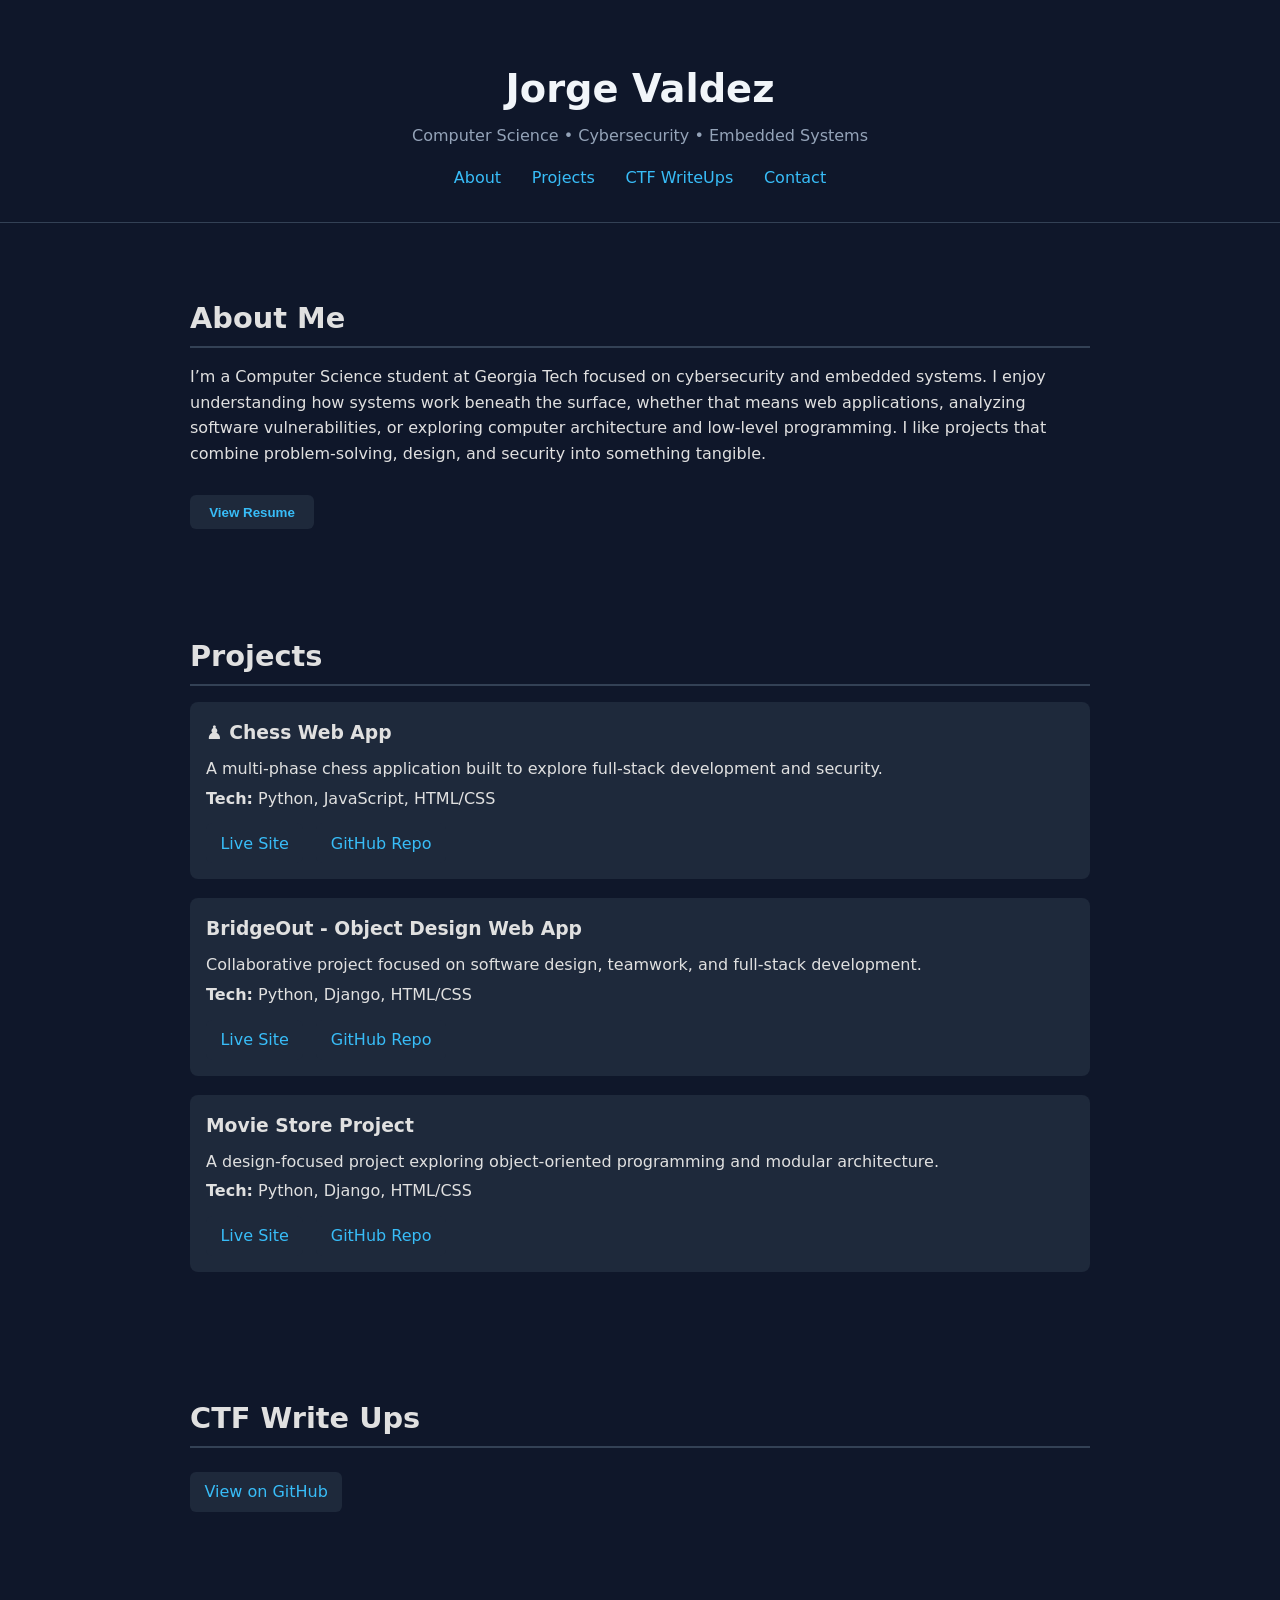
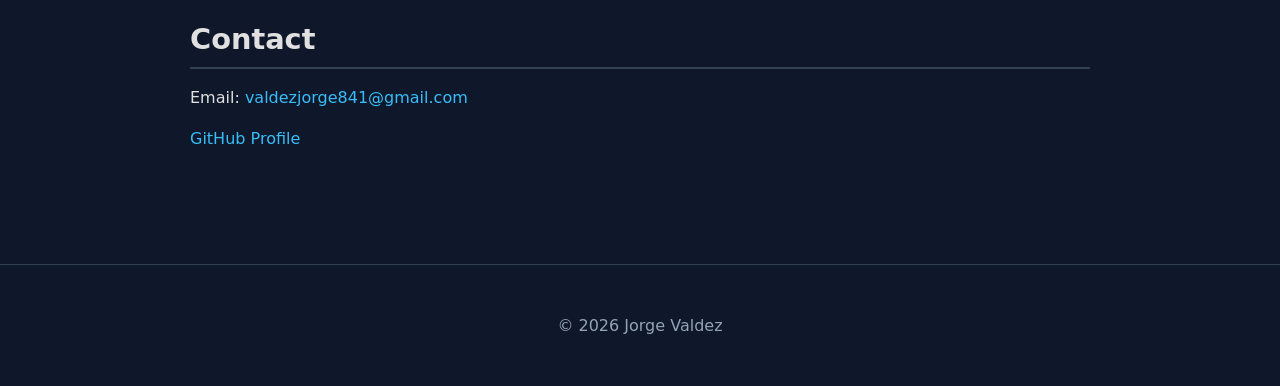
==== commit 95b9540f: "Update index.html" ====
--- a/index.html
+++ b/index.html
@@ -5,101 +5,87 @@
 <meta name="viewport" content="width=device-width, initial-scale=1.0">
 <title>Jorge Valdez | Portfolio</title>
 <style>
-  body {
-    margin: 0;
-    font-family: "Inter", system-ui, -apple-system, sans-serif;
-    background-color: #0f172a;
-    color: #e0e0e0;
-    line-height: 1.6;
-  }
-
-  a { color: #38bdf8; text-decoration: none; }
-  a:hover { text-decoration: underline; }
-
-  main { max-width: 900px; margin: auto; padding: 2rem; }
-
-  header {
-    padding: 2rem;
-    border-bottom: 1px solid #334155;
-    text-align: center;
-  }
-
-  header h1 { font-size: 2.4rem; margin-bottom: 0.25rem; color: #f1f5f9; }
-  header p { margin-top:0; color: #94a3b8; }
-
-  nav { margin-top: 1rem; }
-  nav a { margin: 0 0.8rem; font-weight: 500; }
-
-  section { margin-bottom: 3rem; padding: 1rem 0; }
-
-  h2 {
-    font-size: 1.8rem;
-    margin-bottom: 1rem;
-    border-bottom: 2px solid #334155;
-    padding-bottom: 0.3rem;
-  }
-
-  .resume-button {
-    display: inline-block;
-    margin-top: 0.5rem;
-    padding: 0.6rem 1.2rem;
-    border-radius: 6px;
-    background: #1e293b;
-    color: #38bdf8;
-    font-weight: 500;
-    border: none;
-    cursor: pointer;
-    transition: background 0.15s ease, transform 0.15s ease;
-  }
-  .resume-button:hover {
-    background: #334155;
-    transform: translateY(-1px);
-  }
-
-  #resumeContainer {
-    margin-top: 1rem;
-    display: none;
-  }
-
-  #resumeContainer img {
-    max-width: 100%;
-    border-radius: 6px;
-    border: 1px solid #334155;
-    margin-top: 1rem;
-  }
-
-  .link-button {
-    display: inline-block;
-    padding: 0.45rem 0.9rem;
-    margin: 0.5rem 0.5rem 0 0;
-    border-radius: 6px;
-    background: #1e293b;
-    color: #38bdf8;
-    font-weight: 500;
-    transition: background 0.15s ease, transform 0.15s ease;
-  }
-  .link-button:hover {
-    background: #334155;
-    transform: translateY(-1px);
-  }
-
-  .project {
-    background: #1e293b;
-    padding: 1rem;
-    border-radius: 8px;
-    margin-bottom: 1.2rem;
-  }
-  .project h3 { margin: 0 0 0.5rem 0; }
-  .project p { margin: 0.25rem 0; }
-
-  #contact a { font-weight: 500; }
-
-  footer {
-    text-align: center;
-    padding: 2rem;
-    border-top: 1px solid #334155;
-    color: #94a3b8;
-  }
+body {
+  margin: 0;
+  font-family: "Inter", system-ui, -apple-system, sans-serif;
+  background-color: #0f172a;
+  color: #e0e0e0;
+  line-height: 1.6;
+}
+a { color: #38bdf8; text-decoration: none; }
+a:hover { text-decoration: underline; }
+main { max-width: 900px; margin: auto; padding: 2rem; }
+header {
+  padding: 2rem;
+  border-bottom: 1px solid #334155;
+  text-align: center;
+}
+header h1 { font-size: 2.4rem; margin-bottom: 0.25rem; color: #f1f5f9; }
+header p { margin-top:0; color: #94a3b8; }
+nav { margin-top: 1rem; }
+nav a { margin: 0 0.8rem; font-weight: 500; }
+section { margin-bottom: 3rem; padding: 1rem 0; }
+h2 {
+  font-size: 1.8rem;
+  margin-bottom: 1rem;
+  border-bottom: 2px solid #334155;
+  padding-bottom: 0.3rem;
+}
+.resume-button {
+  display: inline-block;
+  margin-top: 0.8rem;
+  padding: 0.6rem 1.2rem;
+  border-radius: 6px;
+  background: #1e293b;
+  color: #38bdf8;
+  font-weight: 600;
+  border: none;
+  cursor: pointer;
+  transition: background 0.15s ease, transform 0.15s ease;
+}
+.resume-button:hover {
+  background: #334155;
+  transform: translateY(-1px);
+}
+#resumeContainer {
+  margin-top: 1rem;
+  display: none;
+}
+#resumeContainer img {
+  max-width: 100%;
+  border-radius: 6px;
+  border: 1px solid #334155;
+  margin-top: 1rem;
+}
+.link-button {
+  display: inline-block;
+  padding: 0.45rem 0.9rem;
+  margin: 0.5rem 0.5rem 0 0;
+  border-radius: 6px;
+  background: #1e293b;
+  color: #38bdf8;
+  font-weight: 500;
+  transition: background 0.15s ease, transform 0.15s ease;
+}
+.link-button:hover {
+  background: #334155;
+  transform: translateY(-1px);
+}
+.project {
+  background: #1e293b;
+  padding: 1rem;
+  border-radius: 8px;
+  margin-bottom: 1.2rem;
+}
+.project h3 { margin: 0 0 0.5rem 0; }
+.project p { margin: 0.25rem 0; }
+#contact a { font-weight: 500; }
+footer {
+  text-align: center;
+  padding: 2rem;
+  border-top: 1px solid #334155;
+  color: #94a3b8;
+}
 </style>
 </head>
 <body>
@@ -109,7 +95,6 @@
   <p>Computer Science • Cybersecurity • Embedded Systems</p>
   <nav>
     <a href="#about">About</a>
-    <a href="#resume">Resume</a>
     <a href="#projects">Projects</a>
     <a href="#ctfWriteUps">CTF WriteUps</a>
     <a href="#contact">Contact</a>
@@ -119,11 +104,9 @@
 <main>
   <section id="about">
     <h2>About Me</h2>
-    <p>I’m a Computer Science student at Georgia Tech focused on cybersecurity and embedded systems. I enjoy understanding how systems work beneath the surface, whether that means web applications, analyzing software vulnerabilities, or exploring computer architecture and low-level programming. I like projects that combine problem-solving, design, and security into something tangible.</p>
-  </section>
-
-  <section id="resume">
-    <h2>Resume</h2>
+    <p>
+      I’m a Computer Science student at Georgia Tech focused on cybersecurity and embedded systems. I enjoy understanding how systems work beneath the surface, whether that means web applications, analyzing software vulnerabilities, or exploring computer architecture and low-level programming. I like projects that combine problem-solving, design, and security into something tangible.
+    </p>
     <button class="resume-button" onclick="toggleResume()">View Resume</button>
     <div id="resumeContainer">
       <img src="resume.png" alt="Jorge Valdez Resume">
@@ -176,17 +159,17 @@
 </footer>
 
 <script>
-  function toggleResume() {
-    const container = document.getElementById('resumeContainer');
-    const button = document.querySelector('.resume-button');
-    if (container.style.display === 'none' || container.style.display === '') {
-      container.style.display = 'block';
-      button.textContent = 'Hide Resume';
-    } else {
-      container.style.display = 'none';
-      button.textContent = 'View Resume';
-    }
+function toggleResume() {
+  const container = document.getElementById('resumeContainer');
+  const button = document.querySelector('.resume-button');
+  if (container.style.display === 'none' || container.style.display === '') {
+    container.style.display = 'block';
+    button.textContent = 'Hide Resume';
+  } else {
+    container.style.display = 'none';
+    button.textContent = 'View Resume';
   }
+}
 </script>
 
 </body>
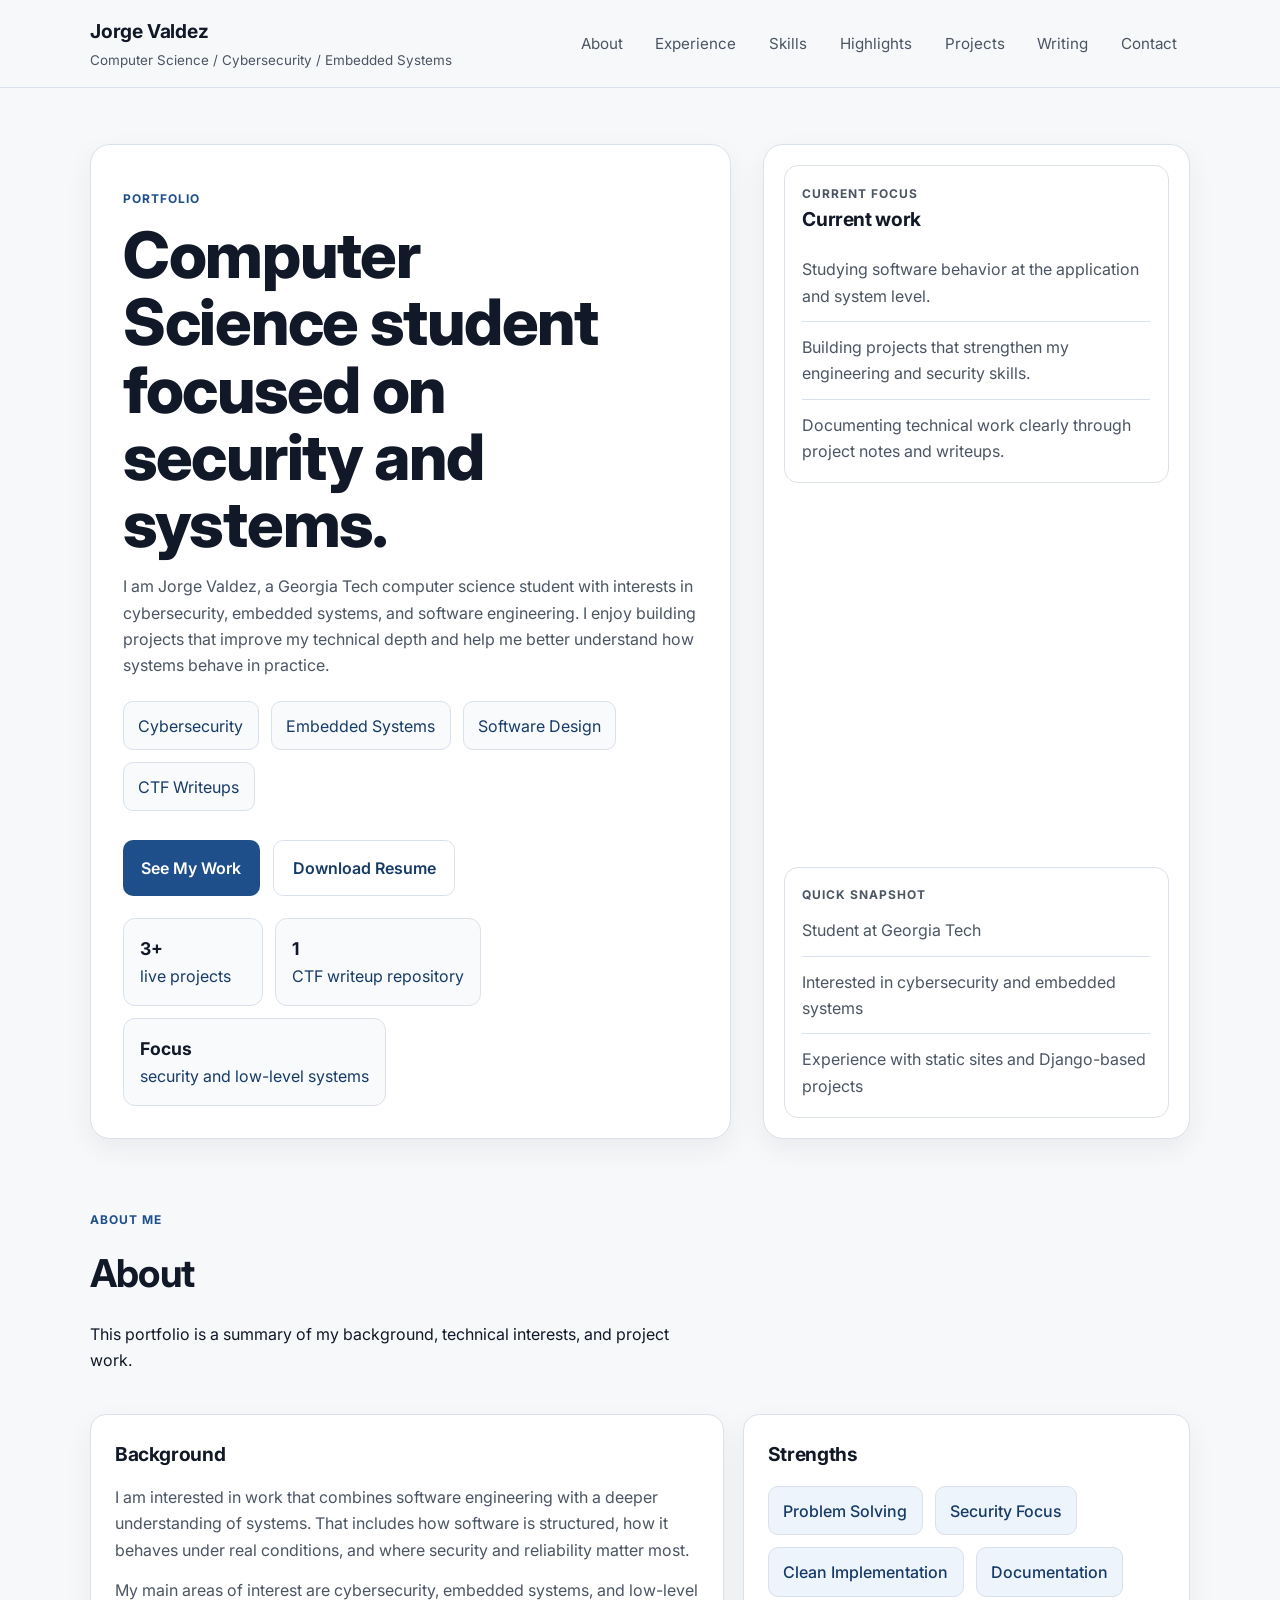
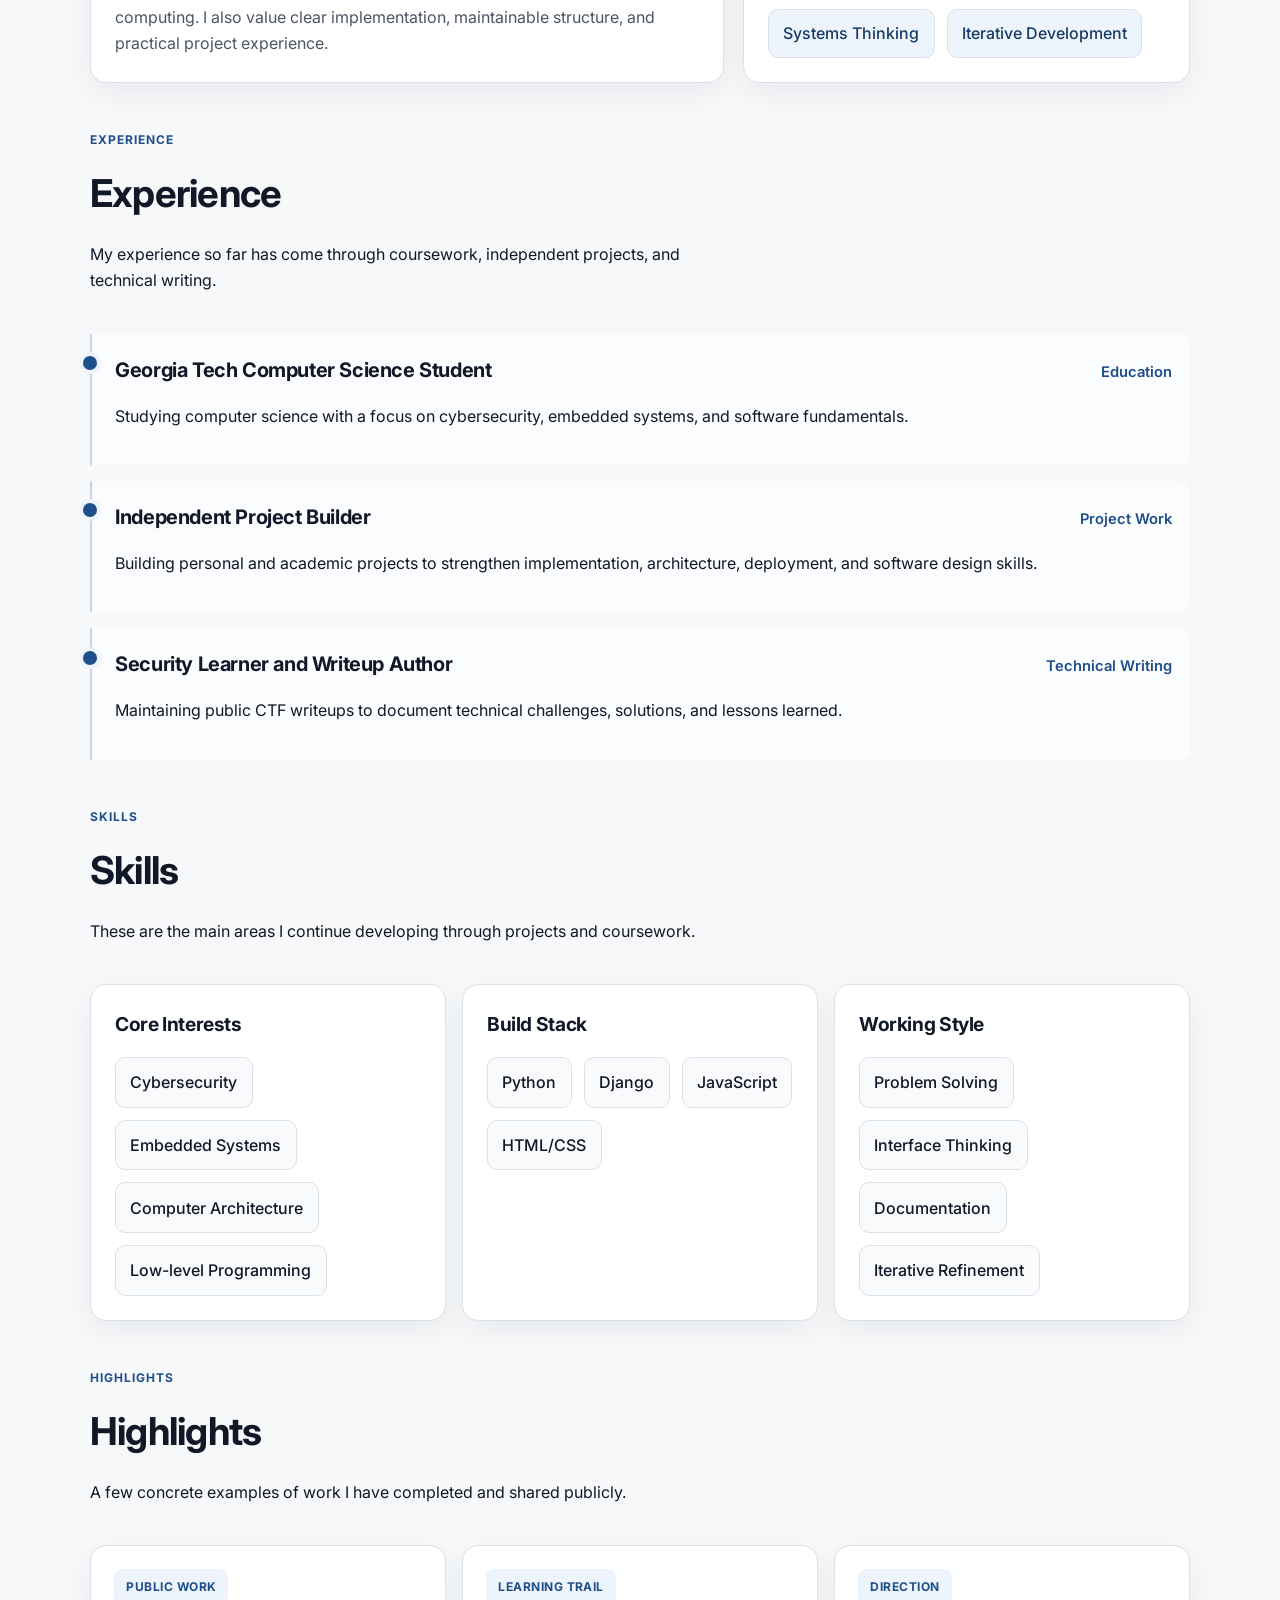
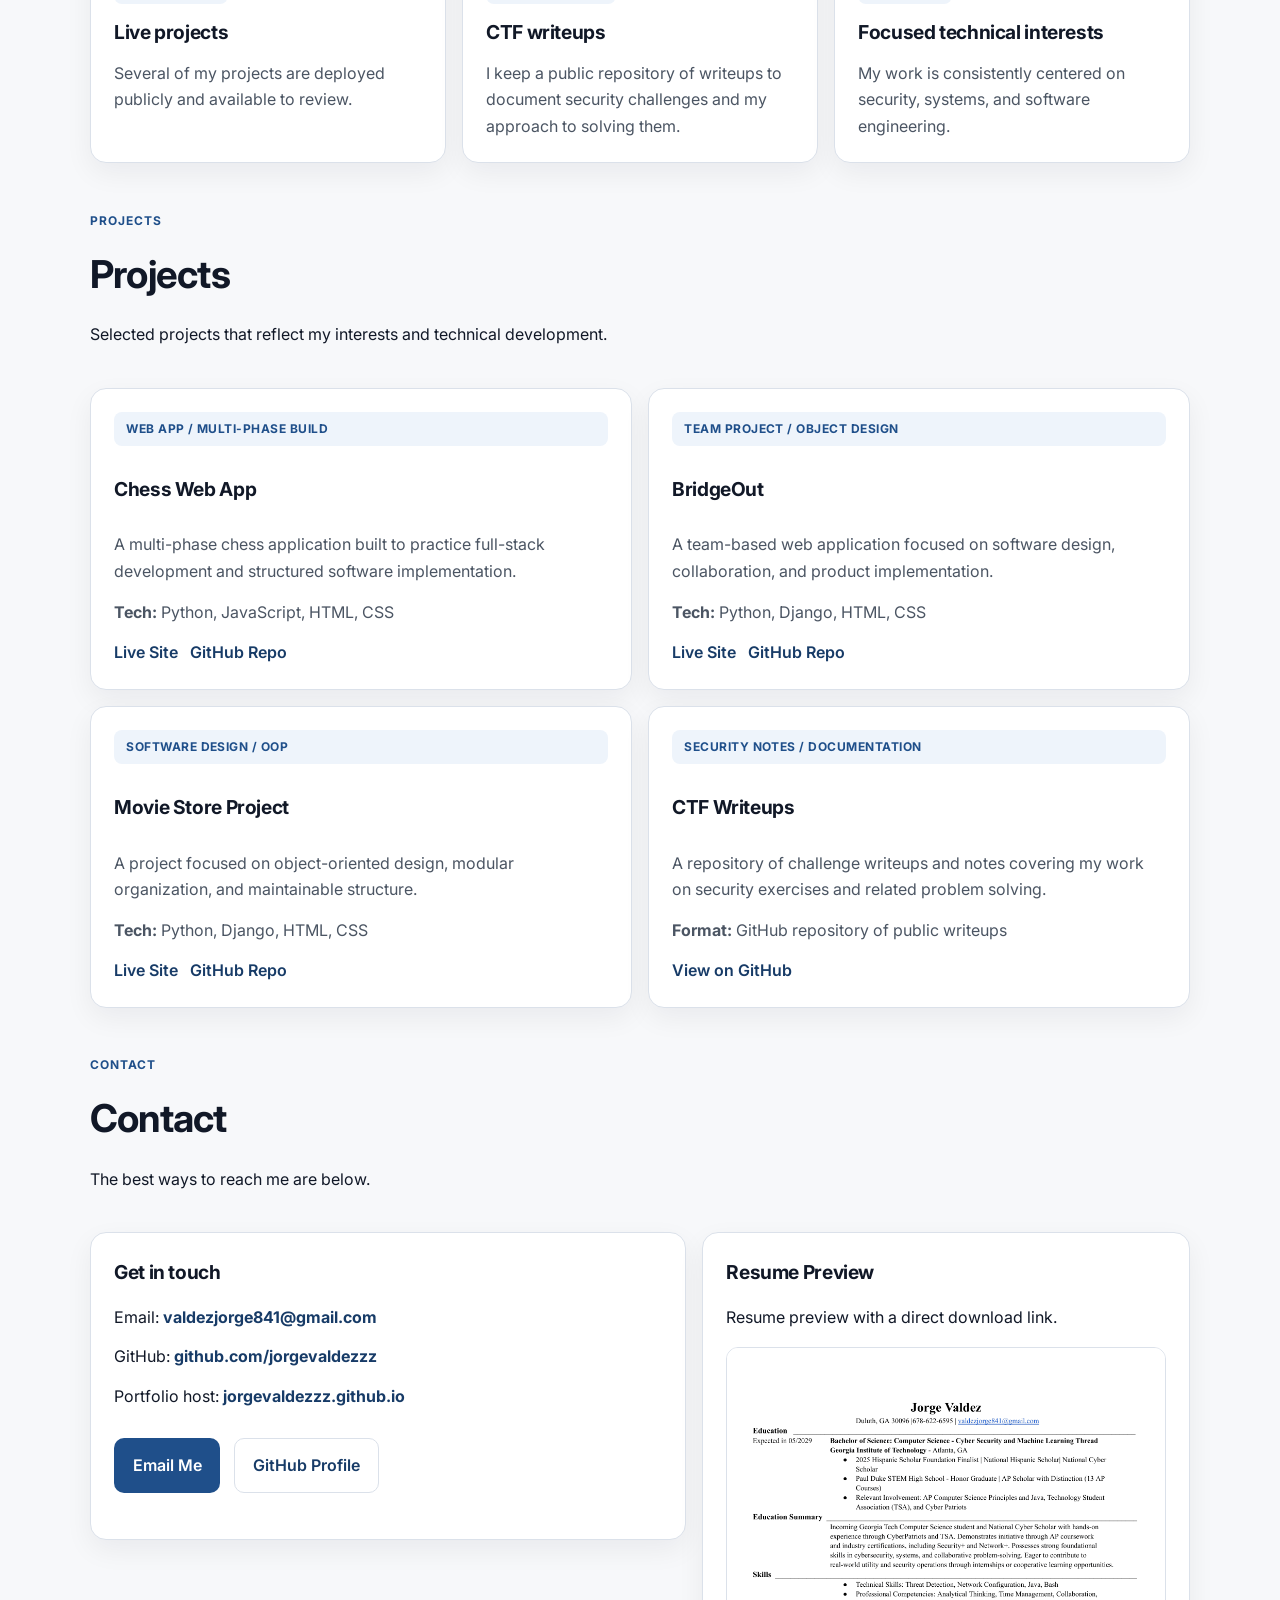
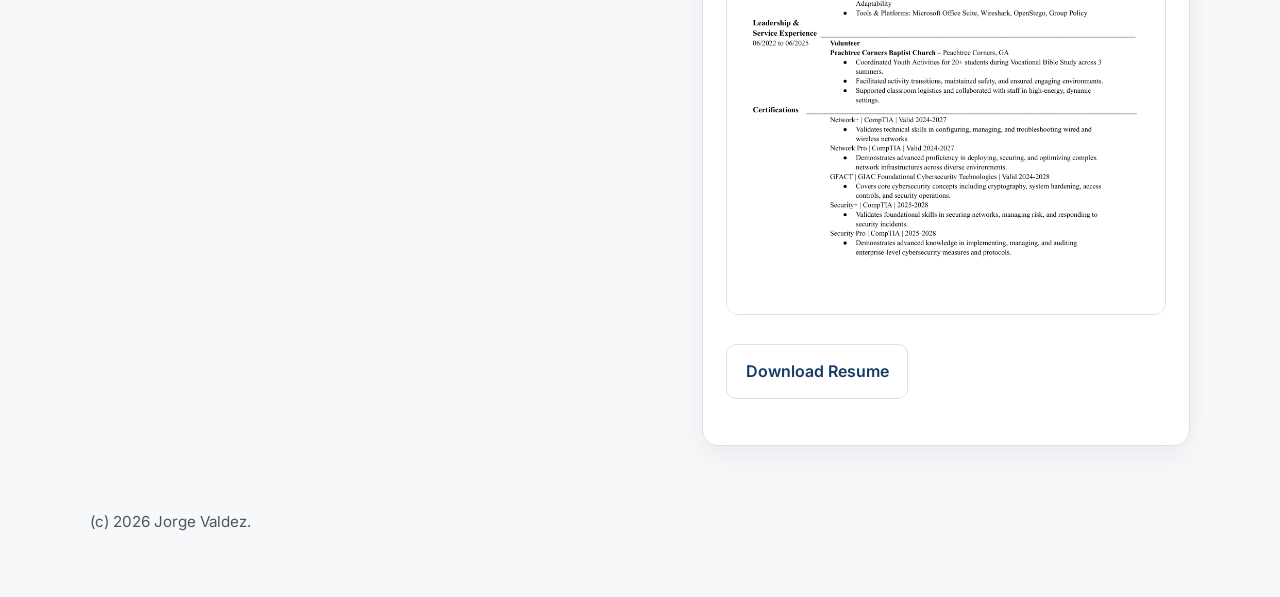
==== commit 371c79be: "Followed the Geek for Geeks template Career Development Toolkit checklist" ====
--- a/index.html
+++ b/index.html
@@ -1,176 +1,394 @@
 <!DOCTYPE html>
 <html lang="en">
 <head>
-<meta charset="UTF-8">
-<meta name="viewport" content="width=device-width, initial-scale=1.0">
-<title>Jorge Valdez | Portfolio</title>
-<style>
-body {
-  margin: 0;
-  font-family: "Inter", system-ui, -apple-system, sans-serif;
-  background-color: #0f172a;
-  color: #e0e0e0;
-  line-height: 1.6;
-}
-a { color: #38bdf8; text-decoration: none; }
-a:hover { text-decoration: underline; }
-main { max-width: 900px; margin: auto; padding: 2rem; }
-header {
-  padding: 2rem;
-  border-bottom: 1px solid #334155;
-  text-align: center;
-}
-header h1 { font-size: 2.4rem; margin-bottom: 0.25rem; color: #f1f5f9; }
-header p { margin-top:0; color: #94a3b8; }
-nav { margin-top: 1rem; }
-nav a { margin: 0 0.8rem; font-weight: 500; }
-section { margin-bottom: 3rem; padding: 1rem 0; }
-h2 {
-  font-size: 1.8rem;
-  margin-bottom: 1rem;
-  border-bottom: 2px solid #334155;
-  padding-bottom: 0.3rem;
-}
-.resume-button {
-  display: inline-block;
-  margin-top: 0.8rem;
-  padding: 0.6rem 1.2rem;
-  border-radius: 6px;
-  background: #1e293b;
-  color: #38bdf8;
-  font-weight: 600;
-  border: none;
-  cursor: pointer;
-  transition: background 0.15s ease, transform 0.15s ease;
-}
-.resume-button:hover {
-  background: #334155;
-  transform: translateY(-1px);
-}
-#resumeContainer {
-  margin-top: 1rem;
-  display: none;
-}
-#resumeContainer img {
-  max-width: 100%;
-  border-radius: 6px;
-  border: 1px solid #334155;
-  margin-top: 1rem;
-}
-.link-button {
-  display: inline-block;
-  padding: 0.45rem 0.9rem;
-  margin: 0.5rem 0.5rem 0 0;
-  border-radius: 6px;
-  background: #1e293b;
-  color: #38bdf8;
-  font-weight: 500;
-  transition: background 0.15s ease, transform 0.15s ease;
-}
-.link-button:hover {
-  background: #334155;
-  transform: translateY(-1px);
-}
-.project {
-  background: #1e293b;
-  padding: 1rem;
-  border-radius: 8px;
-  margin-bottom: 1.2rem;
-}
-.project h3 { margin: 0 0 0.5rem 0; }
-.project p { margin: 0.25rem 0; }
-#contact a { font-weight: 500; }
-footer {
-  text-align: center;
-  padding: 2rem;
-  border-top: 1px solid #334155;
-  color: #94a3b8;
-}
-</style>
+  <meta charset="UTF-8">
+  <meta name="viewport" content="width=device-width, initial-scale=1.0">
+  <title>Jorge Valdez | Portfolio</title>
+  <meta
+    name="description"
+    content="Jorge Valdez is a Georgia Tech computer science student focused on cybersecurity, embedded systems, and software engineering."
+  >
+  <link rel="preconnect" href="https://fonts.googleapis.com">
+  <link rel="preconnect" href="https://fonts.gstatic.com" crossorigin>
+  <link
+    href="https://fonts.googleapis.com/css2?family=Inter:wght@400;500;600;700;800&display=swap"
+    rel="stylesheet"
+  >
+  <link rel="stylesheet" href="css/style1.css">
 </head>
 <body>
-
-<header>
-  <h1>Jorge Valdez</h1>
-  <p>Computer Science • Cybersecurity • Embedded Systems</p>
-  <nav>
-    <a href="#about">About</a>
-    <a href="#projects">Projects</a>
-    <a href="#ctfWriteUps">CTF WriteUps</a>
-    <a href="#contact">Contact</a>
-  </nav>
-</header>
-
-<main>
-  <section id="about">
-    <h2>About Me</h2>
-    <p>
-      I’m a Computer Science student at Georgia Tech focused on cybersecurity and embedded systems. I enjoy understanding how systems work beneath the surface, whether that means web applications, analyzing software vulnerabilities, or exploring computer architecture and low-level programming. I like projects that combine problem-solving, design, and security into something tangible.
-    </p>
-    <button class="resume-button" onclick="toggleResume()">View Resume</button>
-    <div id="resumeContainer">
-      <img src="resume.png" alt="Jorge Valdez Resume">
-      <p><a href="resume.png" download class="link-button">Download Resume</a></p>
+  <header class="topbar">
+    <div class="topbar-inner">
+      <div class="brand">
+        <span class="brand-mark">Jorge Valdez</span>
+        <span class="brand-note">Computer Science / Cybersecurity / Embedded Systems</span>
+      </div>
+      <nav class="nav" aria-label="Primary">
+        <a href="#about">About</a>
+        <a href="#experience">Experience</a>
+        <a href="#skills">Skills</a>
+        <a href="#achievements">Highlights</a>
+        <a href="#projects">Projects</a>
+        <a href="#writing">Writing</a>
+        <a href="#contact">Contact</a>
+      </nav>
     </div>
-  </section>
-
-  <section id="projects">
-    <h2>Projects</h2>
-
-    <div class="project">
-      <h3>♟ Chess Web App</h3>
-      <p>A multi-phase chess application built to explore full-stack development and security.</p>
-      <p><strong>Tech:</strong> Python, JavaScript, HTML/CSS</p>
-      <a href="https://jorgevaldezzz.github.io/chess-project/" target="_blank" class="link-button">Live Site</a>
-      <a href="https://github.com/jorgevaldezzz/chess-project" target="_blank" class="link-button">GitHub Repo</a>
-    </div>
-
-    <div class="project">
-      <h3>BridgeOut - Object Design Web App</h3>
-      <p>Collaborative project focused on software design, teamwork, and full-stack development.</p>
-      <p><strong>Tech:</strong> Python, Django, HTML/CSS</p>
-      <a href="https://abdillahvanorden.pythonanywhere.com" target="_blank" class="link-button">Live Site</a>
-      <a href="https://github.com/Books4life01/CS2340-Group3-Project2" target="_blank" class="link-button">GitHub Repo</a>
-    </div>
-
-    <div class="project">
-      <h3>Movie Store Project</h3>
-      <p>A design-focused project exploring object-oriented programming and modular architecture.</p>
-      <p><strong>Tech:</strong> Python, Django, HTML/CSS</p>
-      <a href="https://jorgevaldez.pythonanywhere.com" target="_blank" class="link-button">Live Site</a>
-      <a href="https://github.com/jorgevaldezzz/Movie-Store" target="_blank" class="link-button">GitHub Repo</a>
-    </div>
-  </section>
-
-  <section id="ctfWriteUps">
-    <h2>CTF Write Ups</h2>
-    <a href="https://github.com/jorgevaldezzz/ctf-writeups" target="_blank" class="link-button">View on GitHub</a>
-  </section>
-
-  <section id="contact">
-    <h2>Contact</h2>
-    <p>Email: <a href="mailto:valdezjorge841@gmail.com">valdezjorge841@gmail.com</a></p>
-    <p><a href="https://github.com/jorgevaldezzz" target="_blank">GitHub Profile</a></p>
-  </section>
-</main>
-
-<footer>
-  <p>© 2026 Jorge Valdez</p>
-</footer>
-
-<script>
-function toggleResume() {
-  const container = document.getElementById('resumeContainer');
-  const button = document.querySelector('.resume-button');
-  if (container.style.display === 'none' || container.style.display === '') {
-    container.style.display = 'block';
-    button.textContent = 'Hide Resume';
-  } else {
-    container.style.display = 'none';
-    button.textContent = 'View Resume';
-  }
-}
-</script>
-
+  </header>
+
+  <main class="shell">
+    <section class="hero">
+      <div class="hero-grid">
+        <article class="hero-copy reveal">
+          <p class="eyebrow">Portfolio</p>
+          <h1>Computer Science student focused on security and systems.</h1>
+          <p class="hero-lead">
+            I am Jorge Valdez, a Georgia Tech computer science student with interests in
+            cybersecurity, embedded systems, and software engineering. I enjoy building
+            projects that improve my technical depth and help me better understand how
+            systems behave in practice.
+          </p>
+
+          <div class="pill-row" aria-label="Focus areas">
+            <span class="pill">Cybersecurity</span>
+            <span class="pill">Embedded Systems</span>
+            <span class="pill">Software Design</span>
+            <span class="pill">CTF Writeups</span>
+          </div>
+
+          <div class="actions">
+            <a class="button" href="#projects">See My Work</a>
+            <a class="ghost-button" href="resume.png" download>Download Resume</a>
+          </div>
+
+          <div class="stat-row">
+            <div class="stat">
+              <strong>3+</strong>
+              live projects
+            </div>
+            <div class="stat">
+              <strong>1</strong>
+              CTF writeup repository
+            </div>
+            <div class="stat">
+              <strong>Focus</strong>
+              security and low-level systems
+            </div>
+          </div>
+        </article>
+
+        <aside class="hero-card reveal">
+          <section class="mini-card">
+            <p class="section-kicker">Current Focus</p>
+            <h2>Current work</h2>
+            <ul>
+              <li>Studying software behavior at the application and system level.</li>
+              <li>Building projects that strengthen my engineering and security skills.</li>
+              <li>Documenting technical work clearly through project notes and writeups.</li>
+            </ul>
+          </section>
+
+          <section class="mini-card">
+            <p class="section-kicker">Quick Snapshot</p>
+            <ul>
+              <li>Student at Georgia Tech</li>
+              <li>Interested in cybersecurity and embedded systems</li>
+              <li>Experience with static sites and Django-based projects</li>
+            </ul>
+          </section>
+        </aside>
+      </div>
+    </section>
+
+    <section class="section" id="about">
+      <div class="section-head reveal">
+        <p class="section-kicker">About Me</p>
+        <h2>About</h2>
+        <p>
+          This portfolio is a summary of my background, technical interests, and project work.
+        </p>
+      </div>
+
+      <div class="section-grid">
+        <article class="panel about-story reveal">
+          <h3>Background</h3>
+          <p>
+            I am interested in work that combines software engineering with a deeper
+            understanding of systems. That includes how software is structured, how it
+            behaves under real conditions, and where security and reliability matter most.
+          </p>
+          <p>
+            My main areas of interest are cybersecurity, embedded systems, and low-level
+            computing. I also value clear implementation, maintainable structure, and
+            practical project experience.
+          </p>
+        </article>
+
+        <aside class="panel about-side reveal">
+          <h3>Strengths</h3>
+          <div class="quick-list">
+            <span class="quick-item">Problem Solving</span>
+            <span class="quick-item">Security Focus</span>
+            <span class="quick-item">Clean Implementation</span>
+            <span class="quick-item">Documentation</span>
+            <span class="quick-item">Systems Thinking</span>
+            <span class="quick-item">Iterative Development</span>
+          </div>
+        </aside>
+      </div>
+    </section>
+
+    <section class="section" id="experience">
+      <div class="section-head reveal">
+        <p class="section-kicker">Experience</p>
+        <h2>Experience</h2>
+        <p>
+          My experience so far has come through coursework, independent projects, and
+          technical writing.
+        </p>
+      </div>
+
+      <div class="timeline">
+        <article class="timeline-item reveal">
+          <div class="timeline-head">
+            <h3>Georgia Tech Computer Science Student</h3>
+            <span class="timeline-meta">Education</span>
+          </div>
+          <p>
+            Studying computer science with a focus on cybersecurity, embedded systems, and
+            software fundamentals.
+          </p>
+        </article>
+
+        <article class="timeline-item reveal">
+          <div class="timeline-head">
+            <h3>Independent Project Builder</h3>
+            <span class="timeline-meta">Project Work</span>
+          </div>
+          <p>
+            Building personal and academic projects to strengthen implementation,
+            architecture, deployment, and software design skills.
+          </p>
+        </article>
+
+        <article class="timeline-item reveal">
+          <div class="timeline-head">
+            <h3>Security Learner and Writeup Author</h3>
+            <span class="timeline-meta">Technical Writing</span>
+          </div>
+          <p>
+            Maintaining public CTF writeups to document technical challenges, solutions,
+            and lessons learned.
+          </p>
+        </article>
+      </div>
+    </section>
+
+    <section class="section" id="skills">
+      <div class="section-head reveal">
+        <p class="section-kicker">Skills</p>
+        <h2>Skills</h2>
+        <p>
+          These are the main areas I continue developing through projects and coursework.
+        </p>
+      </div>
+
+      <div class="section-grid">
+        <div class="skills-layout">
+          <article class="panel reveal">
+            <h3>Core Interests</h3>
+            <div class="stack-list">
+              <span class="stack-item">Cybersecurity</span>
+              <span class="stack-item">Embedded Systems</span>
+              <span class="stack-item">Computer Architecture</span>
+              <span class="stack-item">Low-level Programming</span>
+            </div>
+          </article>
+
+          <article class="panel reveal">
+            <h3>Build Stack</h3>
+            <div class="stack-list">
+              <span class="stack-item">Python</span>
+              <span class="stack-item">Django</span>
+              <span class="stack-item">JavaScript</span>
+              <span class="stack-item">HTML/CSS</span>
+            </div>
+          </article>
+
+          <article class="panel reveal">
+            <h3>Working Style</h3>
+            <div class="stack-list">
+              <span class="stack-item">Problem Solving</span>
+              <span class="stack-item">Interface Thinking</span>
+              <span class="stack-item">Documentation</span>
+              <span class="stack-item">Iterative Refinement</span>
+            </div>
+          </article>
+        </div>
+      </div>
+    </section>
+
+    <section class="section" id="achievements">
+      <div class="section-head reveal">
+        <p class="section-kicker">Highlights</p>
+        <h2>Highlights</h2>
+        <p>
+          A few concrete examples of work I have completed and shared publicly.
+        </p>
+      </div>
+
+      <div class="achievements-grid">
+        <article class="achievement reveal">
+          <span class="achievement-tag">Public Work</span>
+          <h3>Live projects</h3>
+          <p>
+            Several of my projects are deployed publicly and available to review.
+          </p>
+        </article>
+
+        <article class="achievement reveal">
+          <span class="achievement-tag">Learning Trail</span>
+          <h3>CTF writeups</h3>
+          <p>
+            I keep a public repository of writeups to document security challenges and my
+            approach to solving them.
+          </p>
+        </article>
+
+        <article class="achievement reveal">
+          <span class="achievement-tag">Direction</span>
+          <h3>Focused technical interests</h3>
+          <p>
+            My work is consistently centered on security, systems, and software engineering.
+          </p>
+        </article>
+      </div>
+    </section>
+
+    <section class="section" id="projects">
+      <div class="section-head reveal">
+        <p class="section-kicker">Projects</p>
+        <h2>Projects</h2>
+        <p>
+          Selected projects that reflect my interests and technical development.
+        </p>
+      </div>
+
+      <div class="projects-grid">
+        <article class="project reveal">
+          <span class="project-tag">Web App / Multi-Phase Build</span>
+          <h3>Chess Web App</h3>
+          <p>
+            A multi-phase chess application built to practice full-stack development and
+            structured software implementation.
+          </p>
+          <p><strong>Tech:</strong> Python, JavaScript, HTML, CSS</p>
+          <div class="project-links">
+            <a class="inline-link" href="https://jorgevaldezzz.github.io/chess-project/" target="_blank" rel="noreferrer">Live Site</a>
+            <a class="inline-link" href="https://github.com/jorgevaldezzz/chess-project" target="_blank" rel="noreferrer">GitHub Repo</a>
+          </div>
+        </article>
+
+        <article class="project reveal">
+          <span class="project-tag">Team Project / Object Design</span>
+          <h3>BridgeOut</h3>
+          <p>
+            A team-based web application focused on software design, collaboration, and
+            product implementation.
+          </p>
+          <p><strong>Tech:</strong> Python, Django, HTML, CSS</p>
+          <div class="project-links">
+            <a class="inline-link" href="https://abdillahvanorden.pythonanywhere.com" target="_blank" rel="noreferrer">Live Site</a>
+            <a class="inline-link" href="https://github.com/Books4life01/CS2340-Group3-Project2" target="_blank" rel="noreferrer">GitHub Repo</a>
+          </div>
+        </article>
+
+        <article class="project reveal">
+          <span class="project-tag">Software Design / OOP</span>
+          <h3>Movie Store Project</h3>
+          <p>
+            A project focused on object-oriented design, modular organization, and
+            maintainable structure.
+          </p>
+          <p><strong>Tech:</strong> Python, Django, HTML, CSS</p>
+          <div class="project-links">
+            <a class="inline-link" href="https://jorgevaldez.pythonanywhere.com" target="_blank" rel="noreferrer">Live Site</a>
+            <a class="inline-link" href="https://github.com/jorgevaldezzz/Movie-Store" target="_blank" rel="noreferrer">GitHub Repo</a>
+          </div>
+        </article>
+
+        <article class="project reveal" id="writing">
+          <span class="project-tag">Security Notes / Documentation</span>
+          <h3>CTF Writeups</h3>
+          <p>
+            A repository of challenge writeups and notes covering my work on security
+            exercises and related problem solving.
+          </p>
+          <p><strong>Format:</strong> GitHub repository of public writeups</p>
+          <div class="project-links">
+            <a class="inline-link" href="https://github.com/jorgevaldezzz/ctf-writeups" target="_blank" rel="noreferrer">View on GitHub</a>
+          </div>
+        </article>
+      </div>
+    </section>
+
+    <section class="section" id="contact">
+      <div class="section-head reveal">
+        <p class="section-kicker">Contact</p>
+        <h2>Contact</h2>
+        <p>
+          The best ways to reach me are below.
+        </p>
+      </div>
+
+      <div class="contact-grid">
+        <article class="contact-card reveal">
+          <h3>Get in touch</h3>
+          <ul class="contact-list">
+            <li>Email: <a href="mailto:valdezjorge841@gmail.com">valdezjorge841@gmail.com</a></li>
+            <li>GitHub: <a href="https://github.com/jorgevaldezzz" target="_blank" rel="noreferrer">github.com/jorgevaldezzz</a></li>
+            <li>Portfolio host: <a href="https://jorgevaldezzz.github.io/" target="_blank" rel="noreferrer">jorgevaldezzz.github.io</a></li>
+          </ul>
+          <div class="actions">
+            <a class="button" href="mailto:valdezjorge841@gmail.com">Email Me</a>
+            <a class="ghost-button" href="https://github.com/jorgevaldezzz" target="_blank" rel="noreferrer">GitHub Profile</a>
+          </div>
+        </article>
+
+        <aside class="resume-panel reveal">
+          <h3>Resume Preview</h3>
+          <p>
+            Resume preview with a direct download link.
+          </p>
+          <div class="resume-frame">
+            <img src="resume.png" alt="Resume preview for Jorge Valdez">
+          </div>
+          <div class="actions">
+            <a class="ghost-button" href="resume.png" download>Download Resume</a>
+          </div>
+        </aside>
+      </div>
+    </section>
+
+    <footer class="footer reveal">
+      <p>(c) 2026 Jorge Valdez.</p>
+    </footer>
+  </main>
+
+  <script>
+    const observer = new IntersectionObserver(
+      (entries) => {
+        entries.forEach((entry) => {
+          if (entry.isIntersecting) {
+            entry.target.classList.add("in-view");
+          }
+        });
+      },
+      { threshold: 0.16 }
+    );
+
+    document.querySelectorAll(".reveal").forEach((element) => {
+      observer.observe(element);
+    });
+  </script>
 </body>
 </html>
--- a/css/style1.css
+++ b/css/style1.css
@@ -0,0 +1,586 @@
+:root {
+  --bg: #f7f8fa;
+  --surface: #ffffff;
+  --surface-strong: #ffffff;
+  --text: #111827;
+  --muted: #4b5563;
+  --line: #dbe1ea;
+  --brand: #1f4f8a;
+  --brand-deep: #173b67;
+  --accent-soft: #eef4fb;
+  --shadow: 0 10px 28px rgba(15, 23, 42, 0.06);
+  --radius: 16px;
+  --radius-sm: 12px;
+  --max: 1100px;
+}
+
+* {
+  box-sizing: border-box;
+}
+
+html {
+  scroll-behavior: smooth;
+}
+
+body {
+  margin: 0;
+  font-family: "Inter", sans-serif;
+  color: var(--text);
+  background: var(--bg);
+  line-height: 1.65;
+}
+
+body::before {
+  content: none;
+}
+
+a {
+  color: inherit;
+  text-decoration: none;
+}
+
+img {
+  max-width: 100%;
+  display: block;
+}
+
+.shell {
+  width: min(calc(100% - 2rem), var(--max));
+  margin: 0 auto;
+}
+
+.topbar {
+  position: sticky;
+  top: 0;
+  z-index: 20;
+  backdrop-filter: blur(10px);
+  background: rgba(247, 248, 250, 0.92);
+  border-bottom: 1px solid var(--line);
+}
+
+.topbar-inner {
+  width: min(calc(100% - 2rem), var(--max));
+  margin: 0 auto;
+  display: flex;
+  align-items: center;
+  justify-content: space-between;
+  gap: 1rem;
+  padding: 1rem 0;
+}
+
+.brand {
+  display: flex;
+  flex-direction: column;
+  gap: 0.1rem;
+}
+
+.brand-mark {
+  font-size: 1.2rem;
+  font-weight: 700;
+  letter-spacing: -0.01em;
+}
+
+.brand-note {
+  color: var(--muted);
+  font-size: 0.84rem;
+}
+
+.nav {
+  display: flex;
+  flex-wrap: wrap;
+  justify-content: flex-end;
+  gap: 0.45rem;
+}
+
+.nav a {
+  font-size: 0.95rem;
+  padding: 0.5rem 0.8rem;
+  border-radius: 8px;
+  color: var(--muted);
+  transition: background-color 180ms ease, color 180ms ease, transform 180ms ease;
+}
+
+.nav a:hover,
+.nav a:focus-visible {
+  color: var(--brand-deep);
+  background: #eef2f7;
+}
+
+.hero {
+  padding: 3.5rem 0 2.5rem;
+}
+
+.hero-grid {
+  display: grid;
+  grid-template-columns: 1.2fr 0.8fr;
+  gap: 2rem;
+  align-items: stretch;
+}
+
+.hero-copy,
+.hero-card,
+.panel,
+.project,
+.achievement,
+.contact-card,
+.resume-panel {
+  background: var(--surface);
+  border: 1px solid var(--line);
+  box-shadow: var(--shadow);
+}
+
+.hero-copy {
+  border-radius: 20px;
+  padding: 2rem;
+}
+
+.eyebrow,
+.section-kicker {
+  text-transform: uppercase;
+  letter-spacing: 0.08em;
+  font-size: 0.75rem;
+  font-weight: 700;
+  color: var(--brand);
+}
+
+h1,
+h2,
+h3,
+.serif {
+  font-family: "Inter", sans-serif;
+  letter-spacing: -0.02em;
+  margin: 0;
+}
+
+h1 {
+  font-size: clamp(2.5rem, 5vw, 4rem);
+  line-height: 1.05;
+  margin: 0.65rem 0 1rem;
+  max-width: 12ch;
+  font-weight: 800;
+}
+
+.hero-lead {
+  max-width: 62ch;
+  color: var(--muted);
+  font-size: 1rem;
+  margin-bottom: 1.4rem;
+}
+
+.pill-row,
+.stat-row,
+.stack-list,
+.quick-list {
+  display: flex;
+  flex-wrap: wrap;
+  gap: 0.75rem;
+}
+
+.pill,
+.stat,
+.stack-item,
+.quick-item {
+  border-radius: 10px;
+  padding: 0.65rem 0.9rem;
+  background: #f8fafc;
+  border: 1px solid var(--line);
+  color: var(--brand-deep);
+}
+
+.actions {
+  display: flex;
+  flex-wrap: wrap;
+  gap: 0.85rem;
+  margin: 1.8rem 0 1.4rem;
+}
+
+.button,
+.ghost-button {
+  display: inline-flex;
+  align-items: center;
+  justify-content: center;
+  gap: 0.55rem;
+  border-radius: 10px;
+  padding: 0.85rem 1.15rem;
+  font-weight: 600;
+  transition: background-color 180ms ease, border-color 180ms ease, color 180ms ease;
+}
+
+.button {
+  background: var(--brand);
+  color: #ffffff;
+  box-shadow: none;
+}
+
+.ghost-button {
+  color: var(--brand-deep);
+  background: #ffffff;
+  border: 1px solid var(--line);
+}
+
+.button:hover,
+.ghost-button:hover,
+.button:focus-visible,
+.ghost-button:focus-visible {
+  background-color: var(--brand-deep);
+  color: #ffffff;
+}
+
+.stat-row {
+  margin-top: 1.25rem;
+}
+
+.stat {
+  border-radius: 12px;
+  padding: 0.95rem 1rem;
+  min-width: 140px;
+}
+
+.stat strong {
+  display: block;
+  font-size: 1.1rem;
+  color: var(--text);
+}
+
+.hero-card {
+  border-radius: 20px;
+  padding: 1.25rem;
+  display: flex;
+  flex-direction: column;
+  gap: 1rem;
+  justify-content: space-between;
+}
+
+.mini-card {
+  background: var(--surface-strong);
+  border-radius: 14px;
+  padding: 1.1rem;
+  border: 1px solid var(--line);
+}
+
+.mini-card h2 {
+  font-size: 1.2rem;
+  margin-bottom: 0.55rem;
+}
+
+.mini-card p,
+.mini-card li,
+.panel p,
+.project p,
+.achievement p,
+.contact-card p {
+  color: var(--muted);
+  margin: 0;
+}
+
+.mini-card ul,
+.timeline,
+.contact-list {
+  list-style: none;
+  padding: 0;
+  margin: 0;
+}
+
+.mini-card li {
+  padding: 0.75rem 0;
+  border-bottom: 1px solid var(--line);
+}
+
+.mini-card li:last-child {
+  border-bottom: 0;
+  padding-bottom: 0;
+}
+
+.section {
+  padding: 1.2rem 0 1rem;
+}
+
+.section-head {
+  display: flex;
+  flex-direction: column;
+  gap: 0.65rem;
+  margin-bottom: 1.5rem;
+  max-width: 62ch;
+}
+
+.section-head h2 {
+  font-size: clamp(1.8rem, 3vw, 2.4rem);
+  line-height: 1.1;
+  font-weight: 700;
+}
+
+.section-grid {
+  display: grid;
+  grid-template-columns: repeat(12, 1fr);
+  gap: 1.2rem;
+}
+
+.panel {
+  border-radius: var(--radius);
+  padding: 1.5rem;
+}
+
+.about-story {
+  grid-column: span 7;
+}
+
+.about-side {
+  grid-column: span 5;
+}
+
+.panel h3 {
+  font-size: 1.2rem;
+  margin-bottom: 0.85rem;
+}
+
+.panel p + p {
+  margin-top: 0.9rem;
+}
+
+.quick-list {
+  margin-top: 1rem;
+}
+
+.quick-item {
+  border-radius: 10px;
+  background: var(--accent-soft);
+  color: var(--brand-deep);
+  font-weight: 500;
+}
+
+.timeline {
+  display: grid;
+  gap: 1rem;
+}
+
+.timeline-item {
+  position: relative;
+  padding: 1.25rem 1.1rem 1.25rem 1.45rem;
+  border-left: 2px solid #c7d4e6;
+  background: #fbfcfe;
+  border-radius: 0 12px 12px 0;
+}
+
+.timeline-item::before {
+  content: "";
+  position: absolute;
+  left: -9px;
+  top: 1.4rem;
+  width: 14px;
+  height: 14px;
+  border-radius: 50%;
+  background: var(--brand);
+  box-shadow: 0 0 0 4px #eef4fb;
+}
+
+.timeline-head {
+  display: flex;
+  justify-content: space-between;
+  gap: 1rem;
+  align-items: baseline;
+  margin-bottom: 0.35rem;
+  flex-wrap: wrap;
+}
+
+.timeline-head h3 {
+  font-size: 1.25rem;
+}
+
+.timeline-meta {
+  color: var(--brand);
+  font-weight: 600;
+  font-size: 0.92rem;
+}
+
+.skills-layout {
+  grid-column: span 12;
+  display: grid;
+  grid-template-columns: repeat(3, minmax(0, 1fr));
+  gap: 1rem;
+}
+
+.stack-list {
+  margin-top: 1rem;
+}
+
+.stack-item {
+  border-radius: 10px;
+  padding: 0.7rem 0.9rem;
+  background: #f8fafc;
+  color: var(--text);
+  font-weight: 500;
+}
+
+.achievements-grid,
+.projects-grid,
+.contact-grid {
+  display: grid;
+  gap: 1rem;
+}
+
+.achievements-grid {
+  grid-template-columns: repeat(3, minmax(0, 1fr));
+}
+
+.achievement,
+.project,
+.contact-card,
+.resume-panel {
+  border-radius: var(--radius);
+  padding: 1.45rem;
+}
+
+.achievement h3,
+.project h3,
+.contact-card h3,
+.resume-panel h3 {
+  font-size: 1.2rem;
+  margin-bottom: 0.7rem;
+}
+
+.achievement-tag,
+.project-tag {
+  display: inline-flex;
+  padding: 0.45rem 0.75rem;
+  border-radius: 8px;
+  background: #eef4fb;
+  color: var(--brand);
+  font-size: 0.75rem;
+  font-weight: 700;
+  letter-spacing: 0.04em;
+  text-transform: uppercase;
+  margin-bottom: 0.85rem;
+}
+
+.projects-grid {
+  grid-template-columns: repeat(2, minmax(0, 1fr));
+}
+
+.project {
+  display: flex;
+  flex-direction: column;
+  gap: 0.9rem;
+}
+
+.project-links {
+  display: flex;
+  flex-wrap: wrap;
+  gap: 0.75rem;
+  margin-top: auto;
+}
+
+.inline-link {
+  display: inline-flex;
+  align-items: center;
+  gap: 0.4rem;
+  color: var(--brand-deep);
+  font-weight: 600;
+}
+
+.contact-grid {
+  grid-template-columns: 1.1fr 0.9fr;
+  align-items: start;
+}
+
+.contact-list {
+  display: grid;
+  gap: 0.8rem;
+  margin: 1rem 0 1.35rem;
+}
+
+.contact-list a {
+  font-weight: 700;
+  color: var(--brand-deep);
+}
+
+.resume-panel {
+  overflow: hidden;
+}
+
+.resume-frame {
+  border-radius: 12px;
+  overflow: hidden;
+  border: 1px solid var(--line);
+  background: #fff;
+  margin-top: 1rem;
+}
+
+.resume-frame img {
+  width: 100%;
+  height: auto;
+}
+
+.footer {
+  padding: 2rem 0 3rem;
+  color: var(--muted);
+  font-size: 0.95rem;
+}
+
+.reveal {
+  opacity: 0;
+  transform: translateY(24px);
+  transition: opacity 650ms ease, transform 650ms ease;
+}
+
+.reveal.in-view {
+  opacity: 1;
+  transform: translateY(0);
+}
+
+@media (max-width: 980px) {
+  .hero-grid,
+  .contact-grid,
+  .projects-grid,
+  .achievements-grid,
+  .skills-layout {
+    grid-template-columns: 1fr;
+  }
+
+  .about-story,
+  .about-side {
+    grid-column: span 12;
+  }
+
+  .topbar-inner {
+    align-items: flex-start;
+    flex-direction: column;
+  }
+
+  .nav {
+    justify-content: flex-start;
+  }
+}
+
+@media (max-width: 720px) {
+  .hero {
+    padding-top: 3rem;
+  }
+
+  .hero-copy,
+  .hero-card,
+  .panel,
+  .project,
+  .achievement,
+  .contact-card,
+  .resume-panel {
+    padding: 1.2rem;
+  }
+
+  h1 {
+    max-width: 9ch;
+  }
+
+  .actions {
+    flex-direction: column;
+  }
+
+  .button,
+  .ghost-button {
+    width: 100%;
+  }
+
+  .timeline-head {
+    flex-direction: column;
+    align-items: flex-start;
+  }
+}
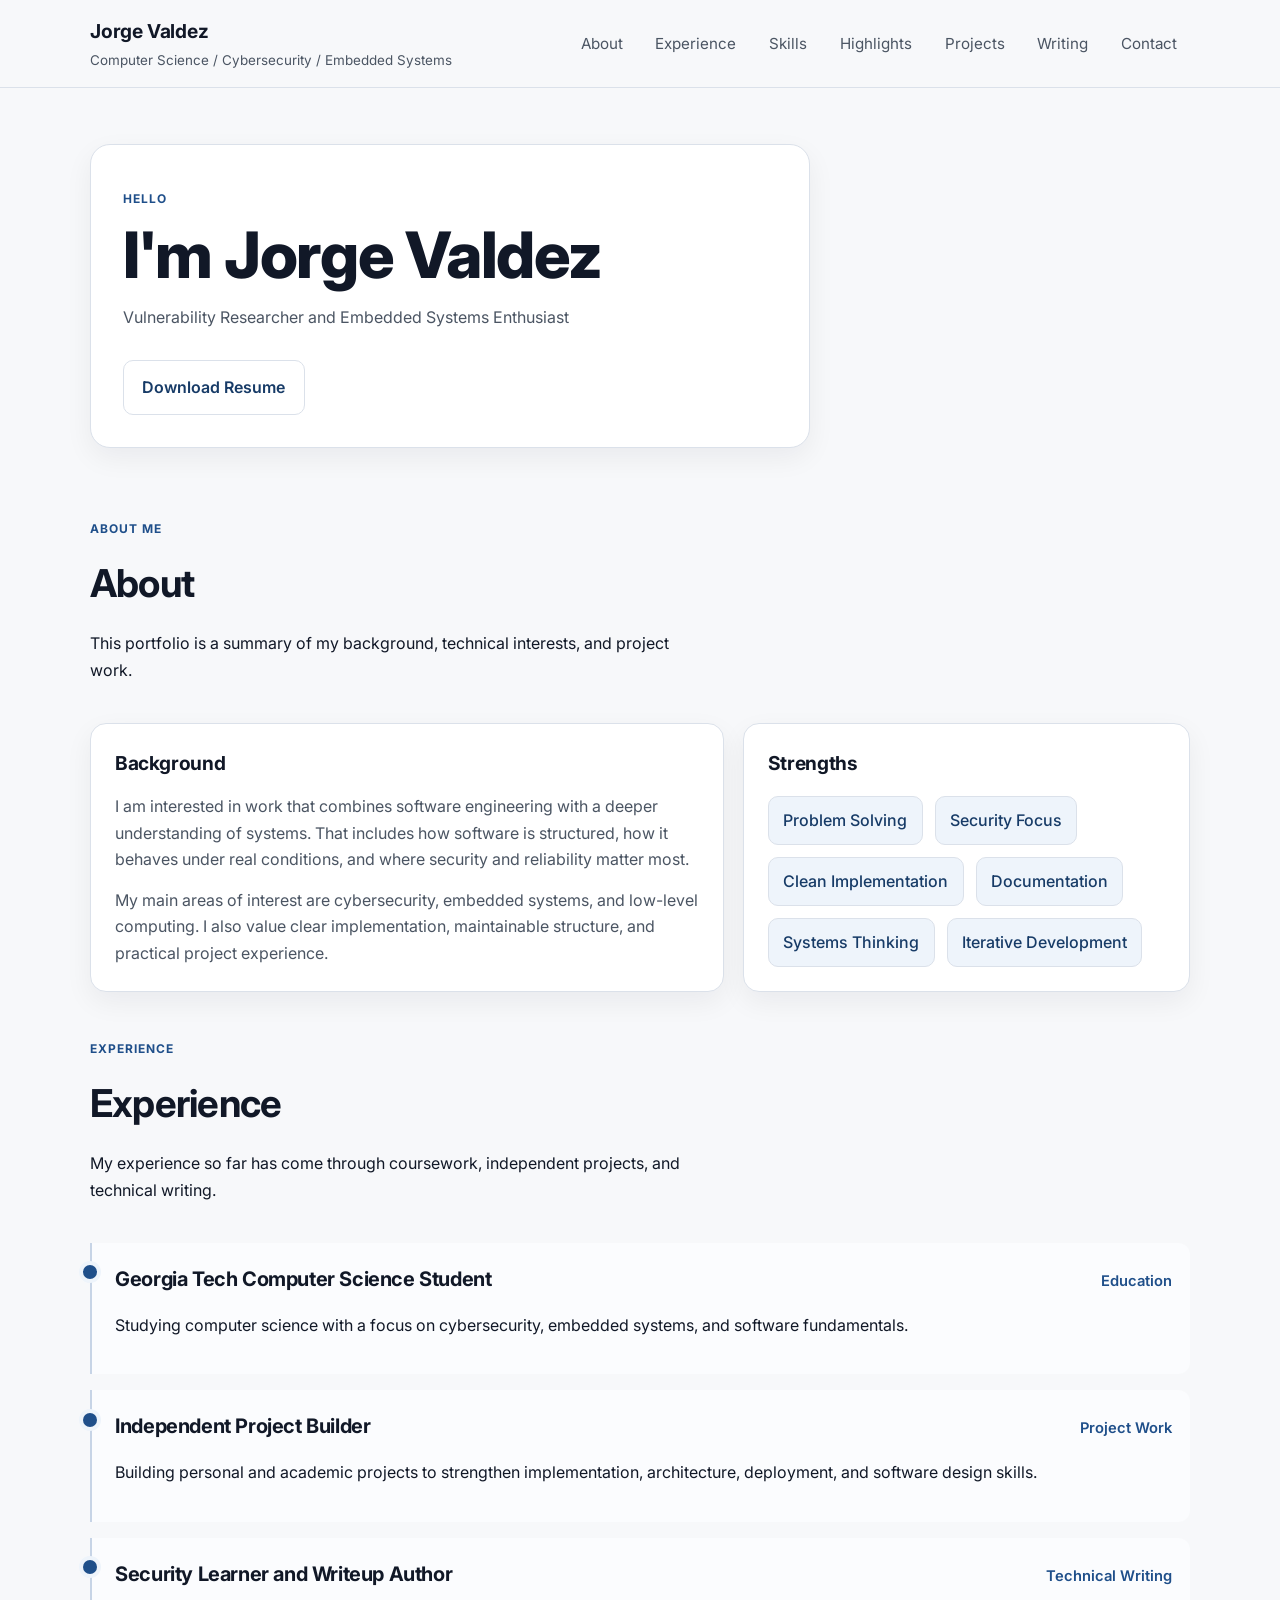
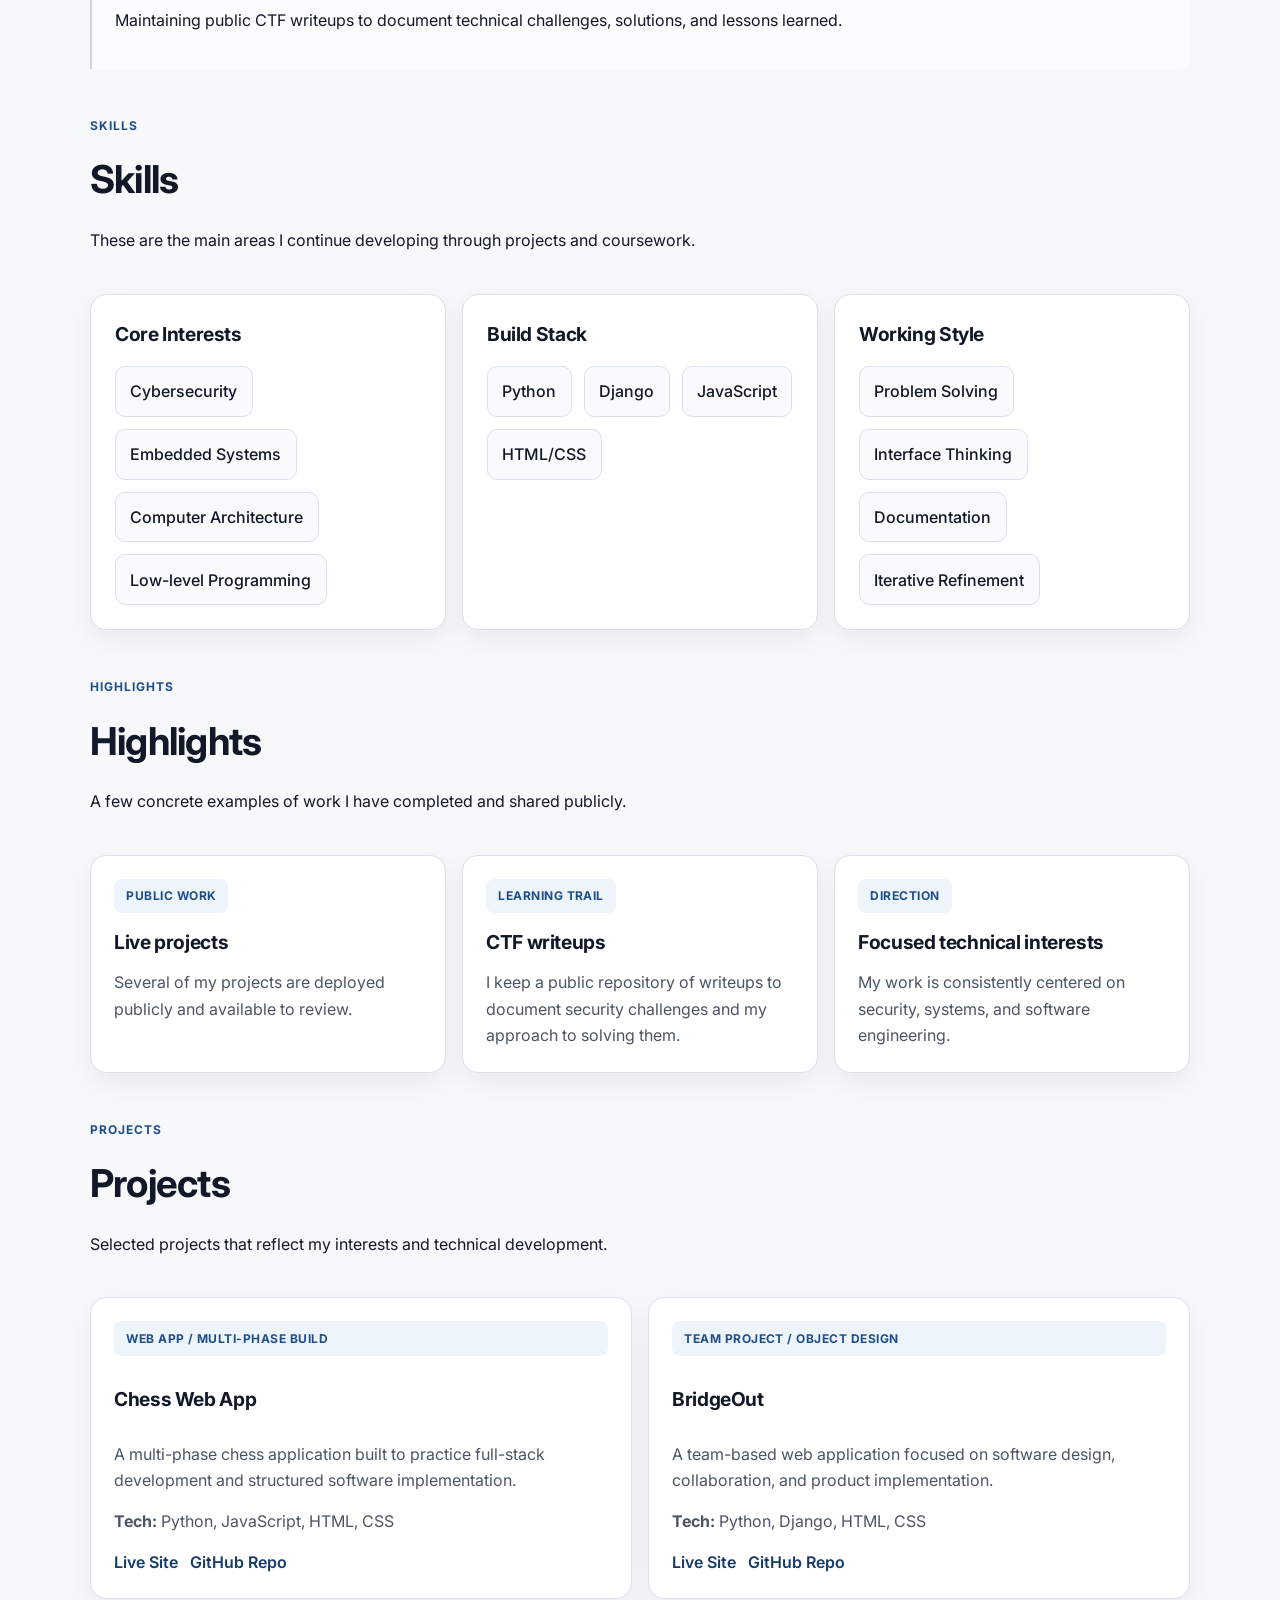
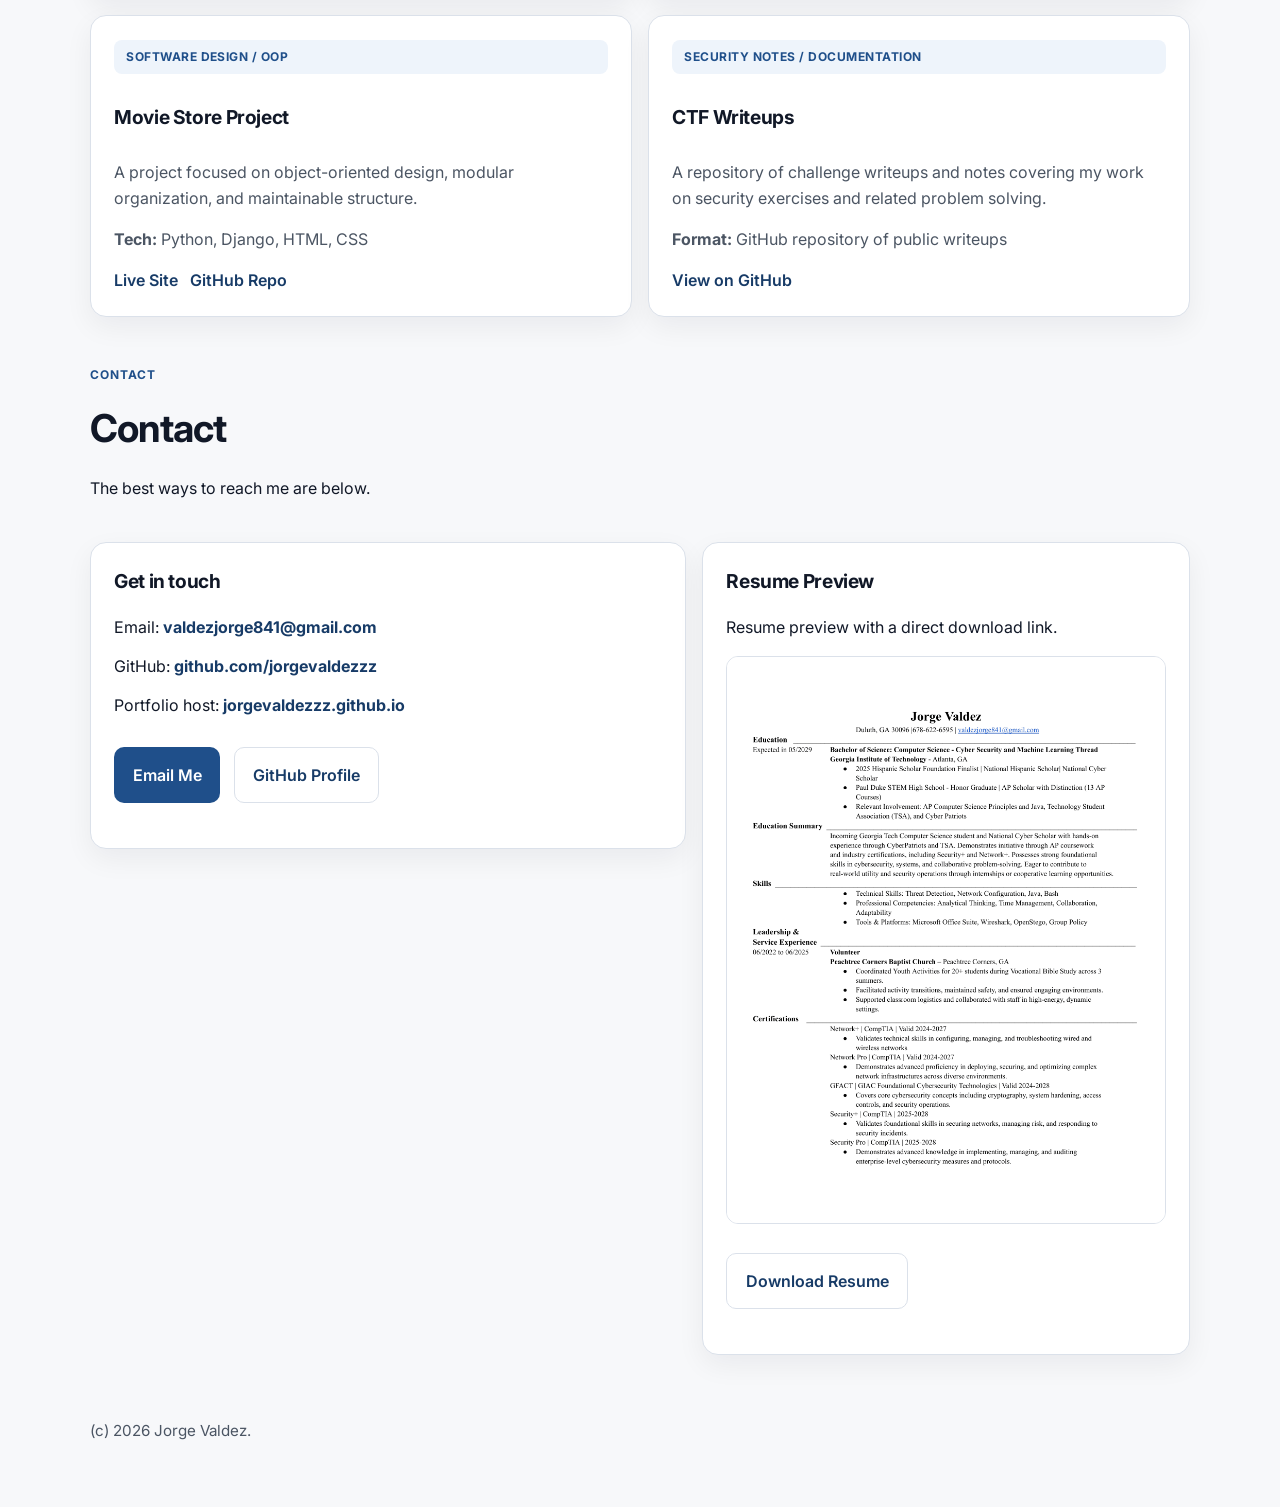
==== commit 182159d3: "before about me changes That portfolio description was NOT tuff" ====
--- a/index.html
+++ b/index.html
@@ -37,66 +37,16 @@
 
   <main class="shell">
     <section class="hero">
-      <div class="hero-grid">
-        <article class="hero-copy reveal">
-          <p class="eyebrow">Portfolio</p>
-          <h1>Computer Science student focused on security and systems.</h1>
-          <p class="hero-lead">
-            I am Jorge Valdez, a Georgia Tech computer science student with interests in
-            cybersecurity, embedded systems, and software engineering. I enjoy building
-            projects that improve my technical depth and help me better understand how
-            systems behave in practice.
-          </p>
-
-          <div class="pill-row" aria-label="Focus areas">
-            <span class="pill">Cybersecurity</span>
-            <span class="pill">Embedded Systems</span>
-            <span class="pill">Software Design</span>
-            <span class="pill">CTF Writeups</span>
-          </div>
-
-          <div class="actions">
-            <a class="button" href="#projects">See My Work</a>
-            <a class="ghost-button" href="resume.png" download>Download Resume</a>
-          </div>
-
-          <div class="stat-row">
-            <div class="stat">
-              <strong>3+</strong>
-              live projects
-            </div>
-            <div class="stat">
-              <strong>1</strong>
-              CTF writeup repository
-            </div>
-            <div class="stat">
-              <strong>Focus</strong>
-              security and low-level systems
-            </div>
-          </div>
-        </article>
-
-        <aside class="hero-card reveal">
-          <section class="mini-card">
-            <p class="section-kicker">Current Focus</p>
-            <h2>Current work</h2>
-            <ul>
-              <li>Studying software behavior at the application and system level.</li>
-              <li>Building projects that strengthen my engineering and security skills.</li>
-              <li>Documenting technical work clearly through project notes and writeups.</li>
-            </ul>
-          </section>
-
-          <section class="mini-card">
-            <p class="section-kicker">Quick Snapshot</p>
-            <ul>
-              <li>Student at Georgia Tech</li>
-              <li>Interested in cybersecurity and embedded systems</li>
-              <li>Experience with static sites and Django-based projects</li>
-            </ul>
-          </section>
-        </aside>
-      </div>
+      <article class="hero-copy hero-intro reveal">
+        <p class="eyebrow">Hello</p>
+        <h1>I'm Jorge Valdez</h1>
+        <p class="hero-lead">
+          Vulnerability Researcher and Embedded Systems Enthusiast
+        </p>
+        <div class="actions">
+          <a class="ghost-button" href="resume.png" download>Download Resume</a>
+        </div>
+      </article>
     </section>
 
     <section class="section" id="about">
--- a/css/style1.css
+++ b/css/style1.css
@@ -134,6 +134,18 @@
   padding: 2rem;
 }
 
+.hero-intro {
+  max-width: 720px;
+}
+
+.hero-intro h1 {
+  max-width: none;
+}
+
+.hero-intro .actions {
+  margin-bottom: 0;
+}
+
 .eyebrow,
 .section-kicker {
   text-transform: uppercase;
